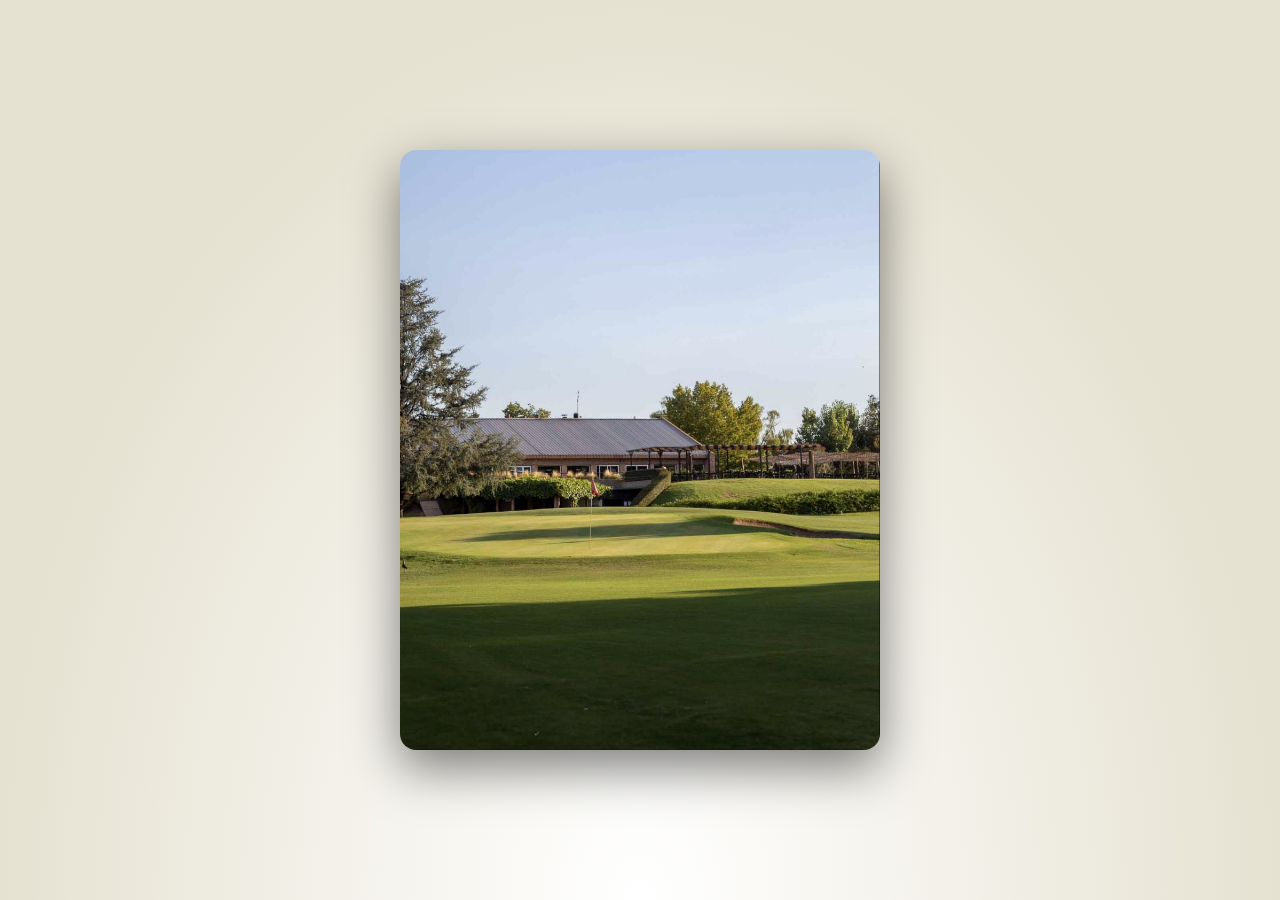
==== index.html @ c1ed3d11 "Mini Ryder Osos vs Rusos: nav Ryder/Matchs/Cargar/Ranking/Deudas (index.html v39)" ====
<!DOCTYPE html>
<html lang="es">
<head>
<meta charset="UTF-8">
<meta name="viewport" content="width=device-width, initial-scale=1.0, maximum-scale=1.0, user-scalable=no">
<meta name="apple-mobile-web-app-capable" content="yes">
<meta name="apple-mobile-web-app-status-bar-style" content="black-translucent">
<meta name="apple-mobile-web-app-title" content="CCM & Epic">
<meta name="theme-color" content="#f2efe4">
<title>CCM & Epic Golf</title>
<link rel="manifest" href="manifest.json">
<link rel="apple-touch-icon" href="icons/icon-192.png">
<!-- Tema ANTES del CSS y del primer paint: si esto corriera en app.js
     se vería un flash del tema equivocado al abrir la app. -->
<script>
(function () {
  // Diseño del club: "andino" (azul/rojo/blanco, escudo del Golf Club Andino) o "ccm"
  // (verde/dorado original). Pisa solo variables de color: ver bloque CLUB ANDINO en style.css.
  var CLUB = 'ccm';
  document.documentElement.setAttribute('data-club', CLUB);
  var t = null;
  try { t = localStorage.getItem('ccm-theme'); } catch (e) {}
  if (t !== 'light' && t !== 'dark') t = 'light';
  document.documentElement.setAttribute('data-theme', t);
  var m = document.querySelector('meta[name="theme-color"]');
  if (m) m.setAttribute('content', CLUB === 'andino' ? '#1b2a63' : (t === 'light' ? '#f2efe4' : '#0c1a0f'));
  // Tamaño de letra ANTES del paint, igual que el tema: si se aplicara en app.js
  // se vería un salto de tamaño al abrir la app.
  var f = null;
  try { f = localStorage.getItem('ccm-fontscale'); } catch (e) {}
  if (f === 'lg' || f === 'xl') document.documentElement.setAttribute('data-fontscale', f);
})();
</script>
<link rel="stylesheet" href="css/style.css?v=31">
<link rel="stylesheet" href="css/desafios.css?v=4">
<link rel="stylesheet" href="css/sorteo.css?v=1">
<link rel="stylesheet" href="css/deudas.css?v=2">
<link rel="stylesheet" href="css/ryder.css?v=4">
</head>
<body>

<!-- SPLASH -->
<div id="splash">
<img src="splash-ccm.jpg?v=1" class="splash-photo" alt="CCM & Epic Golf">
</div>

<!-- APP SHELL -->
<div id="app" class="hidden">

<!-- HEADER -->
<header class="app-header">
<div class="header-left">
<span class="header-logo">⛳</span>
<span class="header-title">CCM <em>&amp;</em>&nbsp;Epic</span>
</div>
<div class="header-right">
<span id="clima" class="clima hidden" aria-label="Clima"></span>
<span id="live-badge" class="live-badge hidden">EN VIVO</span>
<button class="icon-btn fuente-btn" id="btn-fuente" title="Tamaño de letra" aria-label="Tamaño de letra">A</button>
<button class="icon-btn theme-btn" id="btn-theme" title="Cambiar tema" aria-label="Cambiar tema">🌙</button>
<button class="icon-btn" id="btn-refresh" title="Actualizar">↻</button>
</div>
</header>

<!-- NAV — MINI RYDER Osos vs Rusos (31/10/2026). Nav normal en _backups/20261026-preRyderOsosRusos/index.html.
     Las vistas Cuartos, Matchs viejo, Desafíos y Sorteo quedan en el DOM, apagadas. -->
<nav class="bottom-nav">
<button class="nav-item active" data-view="resultado">
<span class="nav-icon">🏆</span>
<span>Ryder</span>
</button>
<button class="nav-item" data-view="rmatchs">
<span class="nav-icon">⚔️</span>
<span>Matchs</span>
</button>
<button class="nav-item nav-cta" data-view="cargar">
<span class="nav-icon">✚</span>
<span>Cargar</span>
</button>
<button class="nav-item" data-view="leaderboard">
<span class="nav-icon">📋</span>
<span>Ranking</span>
</button>
<button class="nav-item" data-view="deudas">
<span class="nav-icon">📒</span>
<span>Deudas</span>
</button>
</nav>

<!-- VIEWS -->
<main class="view-container">

<!-- ══ MINI RYDER ══ (pintadas por js/ryder.js) -->
<section id="view-resultado" class="view active">
<div class="view-header">
<h2>Mini Ryder · Osos vs Rusos</h2>
<span id="last-update" class="update-time"></span>
</div>
<div id="ryder-resultado"></div>
</section>

<section id="view-rmatchs" class="view">
<div class="view-header">
<h2>Matchs</h2>
</div>
<div id="ryder-matchs"></div>
</section>

<!-- LEADERBOARD -->
<section id="view-leaderboard" class="view">
<div class="view-header">
<h2>Leaderboard</h2>
<span id="last-update" class="update-time"></span>
</div>

<div class="tabs">
<button class="tab active" data-tab="individual">Individual</button>
<button class="tab" data-tab="parejas">Parejas</button>
<button class="tab" data-tab="cuartos-rank">Cuartos</button>
</div>

<div id="tab-individual" class="tab-content active">
<div id="podio" class="podio"></div>
<div id="tabla-individual" class="score-table"></div>
</div>
<div id="tab-parejas" class="tab-content">
<div id="tabla-parejas" class="score-table"></div>
</div>
<div id="tab-cuartos-rank" class="tab-content">
<div id="tabla-cuartos" class="score-table"></div>
</div>
</section>

<!-- CUARTOS DETAIL -->
<section id="view-cuartos" class="view">
<div class="view-header">
<h2>Cuartos</h2>
</div>
<div id="cuartos-selector" class="cuartos-grid"></div>
<div id="cuarto-detail" class="cuarto-detail hidden"></div>
</section>

<!-- CARGAR SCORES -->
<section id="view-cargar" class="view">
<div class="view-header">
<h2>Cargar Scores</h2>
</div>
<form id="score-form" class="score-form" onsubmit="return false;">

<div class="form-step active" id="step-1">
<p class="step-label">Paso 1 — ¿Qué cuarto anotás?</p>
<div id="cuarto-btns" class="option-grid"></div>
</div>

<div class="form-step" id="step-2">
<p class="step-label">Paso 2 — ¿Qué hoyo terminaron?</p>
<div id="bloque-btns" class="option-grid hoyo-grid">
<button type="button" class="option-btn" data-bloque="1-1">1<br><span class="hoyo-par">P4</span></button>
<button type="button" class="option-btn" data-bloque="2-2">2<br><span class="hoyo-par">P4</span></button>
<button type="button" class="option-btn" data-bloque="3-3">3<br><span class="hoyo-par">P5</span></button>
<button type="button" class="option-btn" data-bloque="4-4">4<br><span class="hoyo-par">P3</span></button>
<button type="button" class="option-btn" data-bloque="5-5">5<br><span class="hoyo-par">P4</span></button>
<button type="button" class="option-btn" data-bloque="6-6">6<br><span class="hoyo-par">P4</span></button>
<button type="button" class="option-btn" data-bloque="7-7">7<br><span class="hoyo-par">P5</span></button>
<button type="button" class="option-btn" data-bloque="8-8">8<br><span class="hoyo-par">P3</span></button>
<button type="button" class="option-btn" data-bloque="9-9">9<br><span class="hoyo-par">P4</span></button>
<button type="button" class="option-btn" data-bloque="10-10">10<br><span class="hoyo-par">P4</span></button>
<button type="button" class="option-btn" data-bloque="11-11">11<br><span class="hoyo-par">P3</span></button>
<button type="button" class="option-btn" data-bloque="12-12">12<br><span class="hoyo-par">P4</span></button>
<button type="button" class="option-btn" data-bloque="13-13">13<br><span class="hoyo-par">P5</span></button>
<button type="button" class="option-btn" data-bloque="14-14">14<br><span class="hoyo-par">P4</span></button>
<button type="button" class="option-btn" data-bloque="15-15">15<br><span class="hoyo-par">P4</span></button>
<button type="button" class="option-btn" data-bloque="16-16">16<br><span class="hoyo-par">P3</span></button>
<button type="button" class="option-btn" data-bloque="17-17">17<br><span class="hoyo-par">P4</span></button>
<button type="button" class="option-btn" data-bloque="18-18">18<br><span class="hoyo-par">P5</span></button>
</div>
</div>

<div class="form-step" id="step-3">
<p class="step-label">Paso 3 — Golpes por hoyo</p>
<div id="inputs-golpes" class="golpes-grid"></div>
</div>

<div class="form-step" id="step-4">
<p class="step-label">Confirmá antes de enviar</p>
<div id="confirm-preview" class="confirm-preview"></div>
<div class="form-actions">
<button type="button" id="btn-edit" class="btn-secondary">Editar</button>
<button type="button" id="btn-enviar" class="btn-primary">Enviar ✓</button>
</div>
</div>

<div id="form-success" class="form-success hidden">
<div class="success-icon">✓</div>
<p>¡Scores cargados!</p>
<button type="button" id="btn-nuevo" class="btn-secondary">Cargar otro hoyo</button>
</div>

</form>
</section>

<!-- MATCHS -->
<section id="view-matchs" class="view">
<div class="view-header">
<h2>Matchs</h2>
</div>
<div id="matchs-list" class="matchs-list"></div>
</section>

<!-- DESAFÍOS — todo el contenido lo pinta js/desafios.js -->
<section id="view-desafios" class="view">
<div class="view-header">
<h2>Desafíos</h2>
</div>
<div id="desafios-body"></div>
</section>

<!-- SORTEO — todo el contenido lo pinta js/sorteo.js -->
<section id="view-sorteo" class="view">
<div class="view-header">
<h2>Sorteo de cuartos</h2>
</div>
<div id="sorteo-body"></div>
</section>

<!-- DEUDAS — todo el contenido lo pinta js/deudas.js -->
<section id="view-deudas" class="view">
<div class="view-header">
<h2>Deudas de pelotas</h2>
</div>
<div id="deudas-body"></div>
</section>

<!-- HISTORIAL -->
<section id="view-historial" class="view">
<div class="view-header">
<h2>Historial</h2>
</div>
<div id="historial-list" class="historial-list"></div>
</section>

</main>
</div>

<!-- TARJETA INDIVIDUAL (modal) — se abre al clickear un nombre del ranking -->
<div id="tarjeta-modal" class="ti-modal" aria-hidden="true">
<div class="ti-modal-panel">
<button class="ti-modal-close" data-close-modal aria-label="Cerrar">✕</button>
<div id="tarjeta-modal-body" class="ti-modal-body"></div>
</div>
</div>

<script src="js/config.js?v=39"></script>
<script src="js/sheets.js?v=21"></script>
<script src="js/app.js?v=36"></script>
<!-- Módulo aparte. Si falla o no carga, el torneo sigue andando igual. -->
<script src="js/desafios.js?v=8"></script>
<script src="js/sorteo.js?v=2"></script>
<script src="js/deudas.js?v=2"></script>
<script src="js/ryder.js?v=4"></script>
<script>
if ('serviceWorker' in navigator) {
navigator.serviceWorker.register('sw.js');
}
</script>
</body>
</html>
---- css/style.css ----
/* ============================================================
   CCM & Epic Golf PWA - Augusta National Theme
   Palette: Deep pine green + Masters gold + ivory
   ============================================================ */

@import url('https://fonts.googleapis.com/css2?family=DM+Serif+Display:ital@0;1&family=DM+Mono:wght@400;500&family=Inter:wght@400;500;600&display=swap');

:root {
  color-scheme: dark;
  /* --- superficies --- */
  --bg:          #070e09;
  --bg-card:     #0c1a0f;
  --bg-raised:   #122018;
  --border:      #1a3322;
  /* --- dorado --- */
  --gold:        #c9a227;   /* acento para TEXTO y bordes */
  --gold-fill:   #c9a227;   /* fondo de botones dorados */
  --on-gold:     #060d07;   /* texto sobre --gold-fill */
  --gold-dim:    #a98a28;
  --gold-bright: #e8c04a;
  /* --- texto --- */
  --sand:        #f0e8d0;
  --cream:       #f5f0e5;
  --text-primary:#f5f0e5;
  --text-muted:  #7ba98a;
  --text-dim:    #2c4a37;
  /* --- semaforo --- */
  --green-under: #1a4a2e;
  --green-bright:#5cb87a;
  --on-green:    #06120a;
  --red-over:    #e05c4e;
  --bogey-bg:    #3a1a1a;
  --double-bg:   #5a1010;
  --win-color:   #ffffff;
  /* --- misc --- */
  --avatar-alt:  #5a7a62;
  --on-avatar:   #f5f0e5;
  --dot-juego:   #57c77a;
  --dot-ring:    #e24b4a;
  --dot-give:    #e2b04a;
  --dot-match:   #4a90e2;
  --warn:        #f5a623;
  --warn-bg:     rgba(245,166,35,0.10);
  --warn-bd:     rgba(245,166,35,0.40);
  --splash-a:    #0e2a18;
  --splash-b:    #070e09;
  --scrim:       rgba(0,0,0,.72);
  --shadow-lg:   0 24px 60px rgba(0,0,0,.5);
  --copper:      #c9a227;
  --copper-dim:  #7a5f10;
  --radius-sm:   6px;
  --radius-md:   12px;
  --radius-lg:   20px;
  --nav-h:       64px;
  --header-h:    52px;
}

*, *::before, *::after { box-sizing: border-box; margin: 0; padding: 0; }
html, body {
  height: 100%;
  background: var(--bg);
  color: var(--text-primary);
  font-family: 'Inter', sans-serif;
  -webkit-font-smoothing: antialiased;
  -webkit-text-size-adjust: 100%;
  overscroll-behavior: none;
}

/* SPLASH */
#splash {
  position: fixed; inset: 0;
  background: radial-gradient(ellipse at center bottom, var(--splash-a) 0%, var(--splash-b) 70%);
  display: flex; align-items: center; justify-content: center;
  z-index: 1000;
  transition: opacity .4s ease, visibility .4s;
}
#splash.fade-out { opacity: 0; visibility: hidden; }
/* Splash con foto (poster de la fecha). Landscape, centrada, con entrada suave. */
.splash-photo { display: block; width: min(90vw, 480px); max-height: 82vh; height: auto; border-radius: 16px; box-shadow: 0 18px 50px rgba(0,0,0,.5); animation: splash-photo-in .6s ease both; }
@keyframes splash-photo-in { from { opacity: 0; transform: scale(.94); } to { opacity: 1; transform: scale(1); } }
.splash-inner { text-align: center; }
.splash-logo { display: block; height: 140px; width: auto; margin: 0 auto 20px; filter: drop-shadow(0 6px 16px rgba(0,0,0,.28)); animation: splash-logo-in .5s ease both, splash-logo-pulse 1.8s ease-in-out .5s infinite; }
@keyframes splash-logo-in { from { opacity: 0; transform: scale(.9); } to { opacity: 1; transform: scale(1); } }
@keyframes splash-logo-pulse { 0%, 100% { transform: scale(1); } 50% { transform: scale(1.05); } }
.splash-title { font-family: 'DM Serif Display', serif; font-size: 42px; letter-spacing: -1px; color: var(--cream); }
.splash-title span { color: var(--gold); }
.splash-sub { font-family: 'DM Mono', monospace; font-size: 12px; letter-spacing: 4px; text-transform: uppercase; color: var(--text-muted); margin-top: 6px; }

/* APP SHELL */
#app { height: 100vh; display: flex; flex-direction: column; }
#app.hidden { display: none; }

/* HEADER */
.app-header {
  height: var(--header-h);
  background: var(--bg-card);
  border-bottom: 1px solid var(--border);
  display: flex; align-items: center; justify-content: space-between;
  padding: 0 16px;
  position: sticky; top: 0; z-index: 100;
  flex-shrink: 0;
}
.header-left { display: flex; align-items: center; gap: 10px; }
.header-logo { font-size: 22px; }
.header-title { font-family: 'DM Serif Display', serif; font-size: 20px; color: var(--cream); letter-spacing: -0.5px; }
.header-title em { color: var(--gold); font-style: normal; }
.header-right { display: flex; align-items: center; gap: 10px; }
.live-badge { font-family: 'DM Mono', monospace; font-size: 12px; letter-spacing: 2px; color: var(--gold); border: 1px solid var(--gold); border-radius: 3px; padding: 2px 7px; animation: pulse-border 2s ease infinite; }
.live-badge.hidden { display: none; }
@keyframes pulse-border { 0%, 100% { opacity: 1; } 50% { opacity: .4; } }
.icon-btn { background: none; border: none; color: var(--text-muted); font-size: 20px; cursor: pointer; padding: 6px; border-radius: var(--radius-sm); transition: color .2s; }
.icon-btn:hover { color: var(--gold); }
/* Clima del header — usa variables ya definidas en ambos temas */
.clima { display: flex; align-items: center; gap: 5px; font-family: 'DM Mono', monospace; font-size: 12px; color: var(--text-muted); white-space: nowrap; }
.clima.hidden { display: none; }
.clima-icon { font-size: 15px; line-height: 1; }
.clima-temp { color: var(--cream); font-weight: 600; }
.clima-wind { display: inline-flex; align-items: center; gap: 2px; color: var(--gold); }
.clima-arrow { display: inline-block; font-size: 13px; line-height: 1; transition: transform .4s ease; }

/* BOTTOM NAV — 6 items */
.bottom-nav {
  position: fixed; bottom: 0; left: 0; right: 0;
  height: var(--nav-h);
  background: var(--bg-card);
  border-top: 1px solid var(--border);
  display: flex; align-items: center;
  z-index: 100;
  padding-bottom: env(safe-area-inset-bottom);
}
.nav-item { flex: 1; display: flex; flex-direction: column; align-items: center; justify-content: center; gap: 2px; background: none; border: none; color: var(--text-muted); cursor: pointer; font-size: 10px; font-family: 'Inter', sans-serif; font-weight: 500; letter-spacing: .2px; padding: 6px 2px; transition: color .2s; }
.nav-item .nav-icon { font-size: 18px; line-height: 1; }
.nav-item.active { color: var(--gold); }
.nav-cta { color: var(--on-gold) !important; background: var(--gold-fill); border-radius: var(--radius-md); margin: 0 4px; flex: 1.1; }
.nav-cta .nav-icon { font-size: 22px; }

/* MAIN */
.view-container { flex: 1; overflow-y: auto; padding-bottom: calc(var(--nav-h) + 12px + env(safe-area-inset-bottom)); -webkit-overflow-scrolling: touch; }
.view { display: none; padding: 16px; }
.view.active { display: block; }
.view-header { display: flex; align-items: baseline; justify-content: space-between; margin-bottom: 16px; }
.view-header h2 { font-family: 'DM Serif Display', serif; font-size: 28px; color: var(--cream); letter-spacing: -0.5px; }
.update-time { font-family: 'DM Mono', monospace; font-size: 12px; color: var(--text-muted); }

/* TABS */
.tabs { display: flex; gap: 4px; background: var(--bg-card); border-radius: var(--radius-md); padding: 4px; margin-bottom: 16px; border: 1px solid var(--border); }
.tab { flex: 1; background: none; border: none; color: var(--text-muted); cursor: pointer; font-family: 'Inter', sans-serif; font-size: 14px; font-weight: 500; padding: 8px 4px; border-radius: var(--radius-sm); transition: background .2s, color .2s; }
.tab.active { background: var(--gold-fill); color: var(--on-gold); }
.tab-content { display: none; }
.tab-content.active { display: block; }

/* PODIO */
.podio { display: flex; align-items: flex-end; justify-content: center; gap: 8px; margin-bottom: 20px; padding: 8px 0; }
.podio-item { display: flex; flex-direction: column; align-items: center; gap: 4px; flex: 1; max-width: 110px; }
.podio-avatar { width: 48px; height: 48px; border-radius: 50%; display: flex; align-items: center; justify-content: center; font-family: 'DM Serif Display', serif; font-size: 20px; font-weight: bold; color: var(--on-gold); }
/* ordenPodio = [2do, 1ro, 3ro] → nth-child(2) es el 1er lugar */
.podio-item:nth-child(1) .podio-avatar { background: var(--avatar-alt); color: var(--on-avatar); }
.podio-item:nth-child(2) .podio-avatar { background: var(--gold-fill); width: 56px; height: 56px; font-size: 24px; box-shadow: 0 0 20px rgba(201,162,39,.35); color: var(--on-gold); }
.podio-item:nth-child(3) .podio-avatar { background: var(--gold-dim); color: var(--on-avatar); }
.podio-name { font-size: 13px; font-weight: 600; color: var(--cream); text-align: center; }
.podio-hdc { font-family: 'DM Mono', monospace; font-size: 11px; color: var(--text-muted); letter-spacing: 1px; }
.podio-score { font-family: 'DM Mono', monospace; font-size: 15px; font-weight: 500; }
.podio-medal { font-size: 18px; }

/* SCORE TABLE */
.score-table { display: flex; flex-direction: column; gap: 2px; }
.score-row { display: grid; grid-template-columns: 28px 1fr auto auto; align-items: center; gap: 8px; padding: 11px 12px; background: var(--bg-card); border-radius: var(--radius-sm); border-left: 3px solid transparent; }
.score-row:nth-child(even) { background: var(--bg-raised); }
.score-row.top-3 { border-left-color: var(--gold); }
.row-pos { font-family: 'DM Mono', monospace; font-size: 12px; color: var(--text-muted); text-align: center; }
.row-name { font-size: 15px; font-weight: 500; color: var(--cream); }
.row-hdc { font-family: 'DM Mono', monospace; font-size: 12px; color: var(--text-muted); font-weight: 400; margin-left: 4px; }
.row-hoyo { font-family: 'DM Mono', monospace; font-size: 12px; color: var(--text-muted); }
.row-score { font-family: 'DM Mono', monospace; font-size: 16px; font-weight: 500; min-width: 36px; text-align: right; }
.score-under { color: var(--red-over); }
.score-even  { color: var(--sand); }
.score-over  { color: var(--green-bright); }

/* CUARTOS */
.cuartos-grid { display: grid; grid-template-columns: 1fr 1fr; gap: 10px; margin-bottom: 16px; }
.cuarto-btn { background: var(--bg-card); border: 1px solid var(--border); border-radius: var(--radius-md); padding: 16px 12px; cursor: pointer; text-align: left; transition: border-color .2s, background .2s; color: var(--text-primary); }
.cuarto-btn:hover, .cuarto-btn.active { border-color: var(--gold); background: var(--bg-raised); }
.cuarto-btn-title { font-family: 'DM Mono', monospace; font-size: 12px; letter-spacing: 2px; color: var(--gold); text-transform: uppercase; margin-bottom: 8px; }
.cuarto-btn-names { font-size: 13px; color: var(--text-muted); line-height: 1.6; }
.cuarto-btn-score { font-family: 'DM Mono', monospace; font-size: 20px; font-weight: 500; margin-top: 8px; }
.cuarto-btn-hole { font-family: 'DM Mono', monospace; font-size: 12px; color: var(--text-muted); letter-spacing: 1px; margin-top: 2px; }
.cuarto-detail { background: var(--bg-card); border: 1px solid var(--border); border-radius: var(--radius-lg); padding: 16px; overflow-x: auto; }
.cuarto-detail.hidden { display: none; }
.cuarto-detail h3 { font-family: 'DM Serif Display', serif; font-size: 20px; margin-bottom: 16px; color: var(--cream); }
.scorecard-table { width: 100%; border-collapse: collapse; font-family: 'DM Mono', monospace; font-size: 12px; min-width: 540px; }
.scorecard-table th { color: var(--text-muted); font-weight: 500; padding: 4px 6px; text-align: center; border-bottom: 1px solid var(--border); }
.scorecard-table td { padding: 6px; text-align: center; border-bottom: 1px solid var(--text-dim); }
.scorecard-table .td-name { text-align: left; color: var(--cream); font-size: 13px; white-space: nowrap; padding-right: 12px; }
.scorecard-table .td-total { color: var(--gold); font-weight: 500; }
.cell-birdie { color: var(--text-primary); }
.cell-eagle  { color: var(--text-primary); }
.cell-bogey  { color: var(--text-primary); }
.cell-double { color: var(--text-primary); }
.cell-par    { color: var(--text-muted); }

/* Scorecard badge shapes: círculo=birdie, doble círculo=águila, cuadrado=bogey, doble cuadrado=doble bogey */
.sc-badge {
  display: inline-flex;
  align-items: center;
  justify-content: center;
  width: 22px;
  height: 22px;
  line-height: 1;
}
.cell-birdie .sc-badge {
  border: 1.5px solid currentColor;
  border-radius: 50%;
}
.cell-eagle .sc-badge {
  border: 1.5px solid currentColor;
  border-radius: 50%;
  box-shadow: 0 0 0 2px currentColor;
}
.cell-bogey .sc-badge {
  border: 1.5px solid currentColor;
  border-radius: 2px;
}
.cell-double .sc-badge {
  border: 1.5px solid currentColor;
  border-radius: 2px;
  box-shadow: 0 0 0 2px currentColor;
}

/* Reparto de golpes de hándicap: puntitos en la esquina de la celda */
.sc-cell { position: relative; }
.rep-wrap {
  position: absolute;
  top: 2px;
  right: 2px;
  display: flex;
  flex-direction: row-reverse;
  align-items: center;
  gap: 2px;
  pointer-events: none;
}
.rep-dot {
  display: inline-block;
  width: 6px;
  height: 6px;
  border-radius: 50%;
}
.rep-juego { background: var(--dot-juego); }
.rep-match { background: var(--dot-match); }
.rep-both  { background: var(--dot-juego); box-shadow: 0 0 0 1.5px var(--dot-ring); }
.rep-give  { color: var(--dot-give); font-weight: 700; font-size: 12px; line-height: 1; font-family: sans-serif; }
.rep-legend {
  display: flex;
  flex-wrap: wrap;
  gap: 12px;
  margin-top: 10px;
  padding-top: 8px;
  border-top: 1px solid var(--border);
  font-size: 12px;
  color: var(--text-muted);
}
.rep-legend span { display: inline-flex; align-items: center; gap: 5px; }

/* MATCHS */
.matchs-list { display: flex; flex-direction: column; gap: 12px; }
.match-card { background: var(--bg-card); border: 1px solid var(--border); border-radius: var(--radius-md); padding: 14px 16px; }
.match-card-hdr { display: flex; align-items: center; justify-content: space-between; margin-bottom: 10px; }
.match-cuarto-lbl { font-family: 'DM Mono', monospace; font-size: 12px; letter-spacing: 2px; color: var(--gold); text-transform: uppercase; }
.match-result-badge { font-family: 'DM Mono', monospace; font-size: 12px; font-weight: 500; color: var(--cream); background: var(--bg-raised); border: 1px solid var(--border); border-radius: 4px; padding: 2px 8px; }
.match-live-badge { font-family: 'DM Mono', monospace; font-size: 12px; letter-spacing: 1px; color: var(--gold); border: 1px solid var(--gold); border-radius: 3px; padding: 2px 6px; animation: pulse-border 2s ease infinite; }
.match-teams { display: flex; align-items: center; gap: 8px; margin-bottom: 10px; }
.match-team { font-size: 14px; font-weight: 600; color: var(--cream); flex: 1; }
.match-team-r { text-align: right; }
.match-vs { font-family: 'DM Mono', monospace; font-size: 12px; color: var(--text-muted); flex-shrink: 0; }
.match-team--win  { color: var(--win-color) !important; }
.match-team--loss { opacity: 0.55; font-weight: 400; }
.match-up-badge   { display: inline-block; background: var(--green-bright); color: var(--on-green); font-size: 0.7rem; font-weight: 700; letter-spacing: 0.05em; padding: 1px 5px; border-radius: 3px; margin-left: 5px; vertical-align: middle; }
.match-evo-wrap { overflow-x: auto; }
.match-evo-t { display: flex; gap: 2px; min-width: max-content; }
.mh-cell { font-family: 'DM Mono', monospace; font-size: 12px; width: 24px; height: 24px; border-radius: 3px; display: flex; align-items: center; justify-content: center; background: var(--bg-raised); color: var(--text-muted); }
.mh-a { background: var(--green-under); color: var(--green-bright); }
.mh-b { background: var(--bogey-bg); color: var(--red-over); }
.mh-even { background: var(--bg-raised); color: var(--text-muted); }
.match-standing { font-family: 'DM Mono', monospace; font-size: 12px; font-weight: 600; letter-spacing: 1px; margin-bottom: 6px; color: var(--text-muted); }
.mh-standing-a { color: var(--green-bright); }
.mh-standing-b { color: var(--red-over); }
.mh-lead { font-size: 14px; }
.option-btn.has-data { border-color: var(--gold-dim); }
.option-btn.has-data::after { content: "✓"; display: block; font-size: 11px; color: var(--gold); margin-top: 2px; font-family: 'DM Mono', monospace; }

/* FORM */
.score-form { display: flex; flex-direction: column; }
.form-step { display: none; }
.form-step.active { display: block; }
.step-label { font-family: 'DM Mono', monospace; font-size: 12px; letter-spacing: 2px; text-transform: uppercase; color: var(--gold); margin-bottom: 14px; }
.option-grid { display: grid; grid-template-columns: 1fr 1fr; gap: 8px; margin-bottom: 24px; }
.option-btn { background: var(--bg-card); border: 1px solid var(--border); border-radius: var(--radius-md); padding: 14px 8px; color: var(--cream); font-family: 'Inter', sans-serif; font-size: 15px; font-weight: 500; cursor: pointer; transition: all .2s; text-align: center; }
.option-btn:hover { border-color: var(--gold-dim); }
.option-btn.selected { border-color: var(--gold); background: var(--bg-raised); color: var(--gold); }
.form-cuarto-nombre { font-size: 14px; font-weight: 600; margin-bottom: 4px; }
.form-cuarto-jugadores { font-size: 12px; color: var(--text-muted); line-height: 1.5; font-family: 'DM Mono', monospace; }
.option-btn.selected .form-cuarto-jugadores { color: var(--gold-dim); }
.golpes-grid { display: flex; flex-direction: column; gap: 16px; margin-bottom: 24px; }
.jugador-label { font-size: 14px; font-weight: 600; color: var(--sand); margin-bottom: 8px; }
.hoyo-inputs { display: flex; gap: 8px; }
.hoyo-input-wrap { flex: 1; display: flex; flex-direction: column; align-items: center; gap: 4px; }
.hoyo-input-wrap label { font-family: 'DM Mono', monospace; font-size: 12px; color: var(--text-muted); }
.hoyo-input-wrap input { width: 100%; text-align: center; background: var(--bg-card); border: 1px solid var(--border); border-radius: var(--radius-sm); color: var(--cream); font-family: 'DM Mono', monospace; font-size: 20px; font-weight: 500; padding: 12px 4px; transition: border-color .2s; -moz-appearance: textfield; }
.hoyo-input-wrap input::-webkit-outer-spin-button,
.hoyo-input-wrap input::-webkit-inner-spin-button { -webkit-appearance: none; }
.hoyo-input-wrap input:focus { outline: none; border-color: var(--gold); }
.vs-par-under { border-color: var(--red-over) !important; color: var(--red-over) !important; }
.vs-par-over  { border-color: var(--green-bright) !important; color: var(--green-bright) !important; }
.hoyo-input-wrap.already-loaded label { opacity: 0.65; }
.hoyo-input-wrap.already-loaded input { opacity: 0.6; border-color: var(--border); }
.confirm-preview { background: var(--bg-card); border-radius: var(--radius-md); padding: 16px; margin-bottom: 20px; }
.confirm-row { display: flex; justify-content: space-between; padding: 8px 0; border-bottom: 1px solid var(--border); font-size: 15px; }
.confirm-row:last-child { border-bottom: none; }
.confirm-label { color: var(--text-muted); }
.confirm-value { color: var(--cream); font-weight: 500; }
.form-actions { display: flex; gap: 10px; }
.btn-primary { flex: 2; background: var(--gold-fill); color: var(--on-gold); border: none; border-radius: var(--radius-md); padding: 14px; font-family: 'Inter', sans-serif; font-size: 15px; font-weight: 600; cursor: pointer; transition: opacity .2s; }
.btn-primary:hover { opacity: .9; }
.btn-primary:disabled { opacity: .4; cursor: default; }
.btn-secondary { flex: 1; background: var(--bg-raised); color: var(--text-muted); border: 1px solid var(--border); border-radius: var(--radius-md); padding: 14px; font-family: 'Inter', sans-serif; font-size: 15px; cursor: pointer; transition: color .2s, border-color .2s; }
.btn-secondary:hover { color: var(--cream); border-color: var(--text-muted); }
.form-success { display: flex; flex-direction: column; align-items: center; justify-content: center; padding: 48px 24px; gap: 16px; text-align: center; }
.form-success.hidden { display: none; }
.success-icon { width: 64px; height: 64px; border-radius: 50%; background: var(--green-under); color: var(--green-bright); font-size: 32px; display: flex; align-items: center; justify-content: center; }
.form-success p { font-size: 18px; color: var(--cream); font-weight: 500; }

/* HISTORIAL */
.historial-list { display: flex; flex-direction: column; gap: 10px; }
.historial-card { background: var(--bg-card); border: 1px solid var(--border); border-radius: var(--radius-md); padding: 16px; cursor: pointer; transition: border-color .2s; }
.historial-card:hover { border-color: var(--gold-dim); }
.historial-fecha { font-family: 'DM Mono', monospace; font-size: 12px; letter-spacing: 2px; text-transform: uppercase; color: var(--text-muted); margin-bottom: 8px; }
.historial-ganador { font-family: 'DM Serif Display', serif; font-size: 22px; color: var(--cream); }
.historial-score { font-family: 'DM Mono', monospace; font-size: 14px; color: var(--gold); margin-top: 4px; }
.historial-meta { font-size: 13px; color: var(--text-muted); margin-top: 8px; }

/* UTILS */
.empty-state { text-align: center; padding: 48px 24px; color: var(--text-muted); }
.empty-state .empty-icon { font-size: 48px; margin-bottom: 12px; }
.empty-state p { font-size: 15px; line-height: 1.5; }
.skeleton { background: linear-gradient(90deg, var(--bg-card) 25%, var(--bg-raised) 50%, var(--bg-card) 75%); background-size: 200% 100%; animation: skeleton-wave 1.4s ease infinite; border-radius: var(--radius-sm); height: 44px; margin-bottom: 2px; }
@keyframes skeleton-wave { 0% { background-position: 200% 0; } 100% { background-position: -200% 0; } }
.hidden { display: none !important; }
@media (prefers-reduced-motion: reduce) { *, *::before, *::after { animation-duration: .01ms !important; } }

/* HOYO-POR-HOYO GRID */
.hoyo-grid { grid-template-columns: repeat(9, 1fr); gap: 4px; }
.hoyo-grid .option-btn { display: flex; flex-direction: column; align-items: center; padding: 8px 4px; font-size: 16px; font-weight: 700; }
.hoyo-par { font-size: 10px; color: var(--text-muted); margin-top: 2px; font-weight: 400; }

/* ── Cuarto status compacto ─────────────────────────────────── */
.cuarto-btn-hole { font-family: 'DM Mono', monospace; font-size: 12px; color: var(--gold); letter-spacing: 1px; margin-top: 3px; font-weight: 600; }
.cuarto-status-hdr { display: flex; align-items: center; justify-content: space-between; margin-bottom: 12px; padding-bottom: 10px; border-bottom: 1px solid var(--border); }
.csh-nombre { font-size: 15px; font-weight: 700; color: var(--cream); }
.csh-hoyo { font-family: 'DM Mono', monospace; font-size: 13px; color: var(--gold); letter-spacing: 1px; }
.cuarto-status-list { display: flex; flex-direction: column; gap: 10px; }
.cuarto-status-row { display: flex; align-items: center; gap: 10px; padding: 8px 0; border-bottom: 1px solid var(--border); }
.cuarto-status-row:last-child { border-bottom: none; }
.csr-left { flex: 1; min-width: 0; }
.csr-name { font-size: 14px; font-weight: 600; color: var(--cream); white-space: nowrap; overflow: hidden; text-overflow: ellipsis; }
.csr-meta { font-size: 12px; color: var(--text-muted); font-family: 'DM Mono', monospace; margin-top: 2px; }
.csr-recent { display: flex; gap: 3px; align-items: center; }
.csr-hole { font-family: 'DM Mono', monospace; font-size: 12px; width: 24px; height: 24px; display: flex; align-items: center; justify-content: center; border-radius: 3px; font-weight: 600; }
.csr-hole.cell-eagle { background: var(--gold-fill); color: var(--on-gold); }
.csr-hole.cell-birdie { background: var(--green-under); color: var(--green-bright); }
.csr-hole.cell-par { background: var(--bg-raised); color: var(--text-muted); }
.csr-hole.cell-bogey { background: var(--bogey-bg); color: var(--red-over); }
.csr-hole.cell-double { background: var(--double-bg); color: var(--red-over); }
.csr-score { font-family: 'DM Mono', monospace; font-size: 18px; font-weight: 700; min-width: 36px; text-align: right; }

/* ── Fila de evolución del cuarto (desempate) ── */
.scorecard-table .sc-evo-row td { border-top: 1px solid var(--gold); padding-top: 8px; font-weight: 600; }
.scorecard-table .sc-evo-row .td-name {
  color: var(--gold); font-size: 12px; letter-spacing: 1px; text-transform: uppercase;
  font-family: 'DM Mono', monospace;
}

/* ── Nombre clickable en el ranking individual ── */
.row-name-click { cursor: pointer; text-decoration: underline; text-decoration-color: var(--text-dim); text-underline-offset: 3px; }
.row-name-click:hover { color: var(--gold); text-decoration-color: var(--gold); }

/* ── Modal: tarjeta individual ── */
.ti-modal {
  position: fixed; inset: 0; z-index: 200;
  display: none; align-items: flex-start; justify-content: center;
  background: var(--scrim); -webkit-backdrop-filter: blur(2px); backdrop-filter: blur(2px);
  padding: 24px 12px; overflow-y: auto;
}
.ti-modal.open { display: flex; }
.ti-modal-panel {
  position: relative; width: 100%; max-width: 620px;
  background: var(--bg-card); border: 1px solid var(--border);
  border-radius: var(--radius-md); padding: 20px 18px 24px;
  box-shadow: var(--shadow-lg);
}
.ti-modal-close {
  position: absolute; top: 10px; right: 10px;
  width: 32px; height: 32px; border-radius: 50%;
  background: var(--bg-raised); border: 1px solid var(--border);
  color: var(--cream); font-size: 15px; cursor: pointer; line-height: 1;
}
.ti-modal-close:hover { color: var(--gold); border-color: var(--gold); }
.ti-modal-body { overflow-x: auto; }

/* ── Encabezado de la tarjeta individual ── */
.ti-header {
  display: flex; align-items: baseline; flex-wrap: wrap; gap: 18px;
  margin-bottom: 14px; padding-right: 36px;
}
.ti-name { font-size: 18px; font-weight: 600; color: var(--cream); }
.ti-hdc { display: inline-flex; flex-direction: column; line-height: 1.2; }
.ti-hdc-lbl { font-family: 'DM Mono', monospace; font-size: 11px; letter-spacing: 1px; text-transform: uppercase; color: var(--text-muted); }
.ti-hdc-val { font-family: 'DM Mono', monospace; font-size: 15px; color: var(--gold); }

/* ── MATCHS: puntos por pareja + diferencia (front v17) ────────
   Reemplaza a la fila 90 del Sheet. 2 pts mejor bola, 1 pt peor bola,
   empate no suma, con HDC 85% ajustado (el mejor del cuarto baja a 0). */
.match-hdc-note { font-family: 'DM Mono', monospace; font-size: 11px; letter-spacing: 0.5px; color: var(--text-muted); text-transform: uppercase; }
.match-pts { font-family: 'DM Mono', monospace; font-size: 15px; font-weight: 700; color: var(--gold); }
.match-golpes { display: flex; flex-wrap: wrap; gap: 6px; margin-bottom: 10px; }
.mj-chip { font-size: 12px; color: var(--text-muted); background: var(--bg-raised); border: 1px solid var(--border); border-radius: 3px; padding: 1px 6px; display: inline-flex; gap: 5px; align-items: center; }
.mj-g { font-family: 'DM Mono', monospace; font-weight: 700; color: var(--gold-dim); }
.match-grid { display: flex; gap: 8px; min-width: max-content; }
.match-grid-lbls { display: flex; flex-direction: column; gap: 2px; position: sticky; left: 0; background: var(--bg-card); z-index: 1; padding-right: 4px; }
.match-grid-rows { display: flex; flex-direction: column; gap: 2px; }
.mh-lbl { font-family: 'DM Mono', monospace; font-size: 11px; letter-spacing: 0.5px; height: 24px; display: flex; align-items: center; justify-content: flex-end; color: var(--text-muted); text-transform: uppercase; white-space: nowrap; max-width: 110px; overflow: hidden; text-overflow: ellipsis; }
.mh-lbl-a { color: var(--green-bright); }
.mh-lbl-b { color: var(--red-over); }
.mh-hdr { background: transparent; color: var(--text-muted); font-weight: 600; }
.match-aviso { font-size: 12px; line-height: 1.4; color: var(--warn); background: var(--warn-bg); border: 1px solid var(--warn-bd); border-radius: 4px; padding: 6px 8px; margin-bottom: 10px; }

/* Parejas del match: jugadores + su HDC de match a cada lado, puntos al centro */
.match-teams { align-items: flex-start; }
.match-col { flex: 1; display: flex; align-items: center; gap: 10px; min-width: 0; }
.match-col-r { flex-direction: row-reverse; }
.match-side { display: flex; flex-direction: column; gap: 3px; min-width: 0; }
.match-side-r { align-items: flex-end; }
.match-side-players { display: flex; flex-direction: column; gap: 3px; }
.match-side-r .match-side-players { align-items: flex-end; }
.match-col .match-pts { flex-shrink: 0; display: flex; flex-direction: column; align-items: center; line-height: 1.05; }
.match-pts-lbl { font-family: 'DM Mono', monospace; font-size: 11px; font-weight: 400; letter-spacing: 1px; color: var(--text-muted); text-transform: uppercase; }
.mj-chip { font-size: 13px; font-weight: 600; color: var(--cream); background: var(--bg-raised); border: 1px solid var(--border); border-radius: 3px; padding: 2px 7px; display: inline-flex; gap: 6px; align-items: center; white-space: nowrap; }


/* ============================================================
   TEMA CLARO — "Augusta al sol"
   Marfil en vez de blanco puro (menos reflejo), verde pino para
   el texto y el dorado bajado de tono para que contraste.
   Se activa con <html data-theme="light">.
   ============================================================ */
[data-theme="light"] {
  color-scheme: light;
  --bg:          #f2efe4;
  --bg-card:     #ffffff;
  --bg-raised:   #e9e5d6;
  --border:      #cfc8b4;

  --gold:        #7a5c0a;
  --gold-fill:   #c9a227;
  --on-gold:     #241c02;
  --gold-dim:    #786218;
  --gold-bright: #5c4406;

  --sand:        #2b3a30;
  --cream:       #10241a;
  --text-primary:#10241a;
  --text-muted:  #4c5f53;
  --text-dim:    #a9b3aa;

  --green-under: #d5ead9;
  --green-bright:#17693a;
  --on-green:    #ffffff;
  --red-over:    #b3261e;
  --bogey-bg:    #fadddb;
  --double-bg:   #f4bfb9;
  --win-color:   #0a1a10;

  --avatar-alt:  #4e6d58;
  --on-avatar:   #ffffff;
  --dot-juego:   #2b8a52;
  --dot-ring:    #b3261e;
  --dot-give:    #8a6a12;
  --dot-match:   #2f6db3;
  --warn:        #7d4a00;
  --warn-bg:     rgba(201,140,0,0.13);
  --warn-bd:     rgba(160,105,0,0.45);
  --splash-a:    #ffffff;
  --splash-b:    #e6e2d2;
  --scrim:       rgba(16,36,26,.45);
  --shadow-lg:   0 18px 44px rgba(30,45,35,.22);
  --copper:      #7a5c0a;
  --copper-dim:  #9c8437;
}

/* Las tarjetas blancas sobre marfil necesitan un borde/sombra
   para no fundirse; en oscuro esto no hace falta. */
[data-theme="light"] .score-row,
[data-theme="light"] .match-card,
[data-theme="light"] .cuarto-btn,
[data-theme="light"] .cuarto-detail,
[data-theme="light"] .historial-card,
[data-theme="light"] .confirm-preview,
[data-theme="light"] .ti-modal-panel {
  box-shadow: 0 1px 2px rgba(30,45,35,.07);
}
[data-theme="light"] .score-row { border: 1px solid var(--border); border-left: 3px solid transparent; }
[data-theme="light"] .score-row.top-3 { border-left-color: var(--gold-fill); }
[data-theme="light"] .app-header,
[data-theme="light"] .bottom-nav { box-shadow: 0 1px 3px rgba(30,45,35,.10); }
/* El pulso del badge EN VIVO baja a .4 de opacidad: al sol desaparece */
[data-theme="light"] .live-badge,
[data-theme="light"] .match-live-badge { animation: none; background: var(--gold-fill); color: var(--on-gold); border-color: var(--gold); }
/* Los "puntitos" de reparto de golpes necesitan contorno sobre blanco */
[data-theme="light"] .rep-dot { box-shadow: 0 0 0 .5px rgba(0,0,0,.25); }
[data-theme="light"] .rep-both { box-shadow: 0 0 0 1.5px var(--dot-ring); }

/* ── Toggle de tema en el header ── */
.theme-btn { font-size: 17px; line-height: 1; }
/* El doble bogey en claro: el rojo normal sobre el rosa fuerte da 4.05:1
   (bajo el mínimo AA). Con este rojo más profundo sube a 5.7:1. */
[data-theme="light"] .csr-hole.cell-double { color: #8c1a13; }

/* Ver aplicarTema() en app.js: sin esto, los elementos con `transition: color`
   (nav de abajo, iconos del header) quedan con el color del tema anterior. */
.theme-switching *, .theme-switching *::before, .theme-switching *::after { transition: none !important; }

/* ── Tamaño de letra A / A+ / A++ (botón #btn-fuente del header) ──
   Sube el texto de LECTURA de toda la app: ranking (individual/parejas/cuartos),
   tarjetas de cuartos, Matchs (completa), tarjetas/scorecard + modal individual,
   Desafíos (ver bloque gemelo al final de desafios.css), tabs y nav.
   El scorecard scrollea en horizontal, así que agrandarlo solo estira el scroll.
   A propósito NO toca las grillas de CARGA (.hoyo-grid / .golpes-grid): son inputs
   de ancho fijo, no texto de lectura. Es un override aditivo: para revertir, borrar
   este bloque (+ el de desafios.css) y el atributo data-fontscale. Cicla normal→lg→xl. */
.fuente-btn { font-size: 15px; font-weight: 700; letter-spacing: -.5px; }

/* A+  (~+13%) */
[data-fontscale="lg"] .tab              { font-size: 15px; }
[data-fontscale="lg"] .row-name         { font-size: 17px; }
[data-fontscale="lg"] .row-score        { font-size: 18px; }
[data-fontscale="lg"] .row-hdc,
[data-fontscale="lg"] .row-pos,
[data-fontscale="lg"] .row-hoyo         { font-size: 13px; }
[data-fontscale="lg"] .podio-name       { font-size: 14px; }
[data-fontscale="lg"] .podio-score      { font-size: 16px; }
[data-fontscale="lg"] .podio-hdc        { font-size: 12px; }
[data-fontscale="lg"] .cuarto-btn-names { font-size: 14px; }
[data-fontscale="lg"] .cuarto-btn-score { font-size: 22px; }
[data-fontscale="lg"] .cuarto-btn-title,
[data-fontscale="lg"] .cuarto-btn-hole  { font-size: 13px; }
[data-fontscale="lg"] .match-team       { font-size: 15px; }
[data-fontscale="lg"] .nav-item         { font-size: 11px; }
/* Matchs — resto de la tarjeta */
[data-fontscale="lg"] .match-cuarto-lbl,
[data-fontscale="lg"] .match-result-badge,
[data-fontscale="lg"] .match-live-badge,
[data-fontscale="lg"] .match-vs,
[data-fontscale="lg"] .match-standing   { font-size: 13px; }
[data-fontscale="lg"] .mh-cell          { font-size: 13px; width: 26px; height: 26px; }
[data-fontscale="lg"] .mh-lead          { font-size: 15px; }
/* Tarjetas (scorecard + modal individual). El scorecard scrollea en horizontal,
   así que agrandar la letra solo estira el scroll, no rompe el layout. */
[data-fontscale="lg"] .scorecard-table          { font-size: 13px; }
[data-fontscale="lg"] .scorecard-table .td-name { font-size: 14px; }
[data-fontscale="lg"] .sc-badge         { width: 24px; height: 24px; }
[data-fontscale="lg"] .cuarto-detail h3 { font-size: 22px; }
[data-fontscale="lg"] .ti-name          { font-size: 19px; }
[data-fontscale="lg"] .ti-hdc-val       { font-size: 16px; }
[data-fontscale="lg"] .ti-hdc-lbl       { font-size: 12px; }

/* A++ (~+27%) */
[data-fontscale="xl"] .tab              { font-size: 16px; }
[data-fontscale="xl"] .row-name         { font-size: 19px; }
[data-fontscale="xl"] .row-score        { font-size: 20px; }
[data-fontscale="xl"] .row-hdc,
[data-fontscale="xl"] .row-pos,
[data-fontscale="xl"] .row-hoyo         { font-size: 14px; }
[data-fontscale="xl"] .podio-name       { font-size: 15px; }
[data-fontscale="xl"] .podio-score      { font-size: 17px; }
[data-fontscale="xl"] .podio-hdc        { font-size: 13px; }
[data-fontscale="xl"] .cuarto-btn-names { font-size: 15px; }
[data-fontscale="xl"] .cuarto-btn-score { font-size: 24px; }
[data-fontscale="xl"] .cuarto-btn-title,
[data-fontscale="xl"] .cuarto-btn-hole  { font-size: 14px; }
[data-fontscale="xl"] .match-team       { font-size: 16px; }
[data-fontscale="xl"] .nav-item         { font-size: 12px; }
/* Matchs — resto de la tarjeta */
[data-fontscale="xl"] .match-cuarto-lbl,
[data-fontscale="xl"] .match-result-badge,
[data-fontscale="xl"] .match-live-badge,
[data-fontscale="xl"] .match-vs,
[data-fontscale="xl"] .match-standing   { font-size: 14px; }
[data-fontscale="xl"] .mh-cell          { font-size: 14px; width: 28px; height: 28px; }
[data-fontscale="xl"] .mh-lead          { font-size: 16px; }
/* Tarjetas (scorecard + modal individual) */
[data-fontscale="xl"] .scorecard-table          { font-size: 14px; }
[data-fontscale="xl"] .scorecard-table .td-name { font-size: 15px; }
[data-fontscale="xl"] .sc-badge         { width: 26px; height: 26px; }
[data-fontscale="xl"] .cuarto-detail h3 { font-size: 24px; }
[data-fontscale="xl"] .ti-name          { font-size: 21px; }
[data-fontscale="xl"] .ti-hdc-val       { font-size: 17px; }
[data-fontscale="xl"] .ti-hdc-lbl       { font-size: 13px; }

/* ============================================================
   CLUB ANDINO — diseño azul / rojo / blanco (Golf Club Andino)
   Se activa con <html data-club="andino"> (lo pone el script inline de index.html,
   constante CLUB). Para volver al diseño CCM: CLUB = "ccm" en index.html (y el logo del
   header/splash). Solo PISA variables de los dos temas + header en banda azul.
   Mantener la regla: todo color nuevo definido en LOS DOS bloques (oscuro y claro).
   ============================================================ */
html[data-club="andino"] {
  /* --- oscuro --- */
  --club-navy:   #1b2a63;
  --club-red:    #c8283d;
  --on-navy:     #ffffff;
  --on-navy-mut: #c9d3f2;
  --on-navy-acc: #ff9aa4;

  --bg:          #060a18;
  --bg-card:     #0c132e;
  --bg-raised:   #131c3f;
  --border:      #233062;

  --gold:        #ff7582;
  --gold-fill:   #c8283d;
  --on-gold:     #ffffff;
  --gold-dim:    #e88a93;
  --gold-bright: #ff97a1;

  --sand:        #e6ebf8;
  --cream:       #f3f5fb;
  --text-primary:#f3f5fb;
  --text-muted:  #97a5cf;
  --text-dim:    #2b375f;

  --avatar-alt:  #3c4c86;
  --on-avatar:   #ffffff;
  --splash-a:    #1b2a63;
  --splash-b:    #060a18;
  --scrim:       rgba(3,6,18,.74);
  --copper:      #ff7582;
  --copper-dim:  #8a2a36;
}
html[data-club="andino"][data-theme="light"] {
  /* --- claro (por defecto): fondo blanco azulado, sin blanco puro de fondo --- */
  --club-navy:   #1b2a63;
  --club-red:    #b8202f;
  --on-navy:     #ffffff;
  --on-navy-mut: #c9d3f2;
  --on-navy-acc: #ff9aa4;

  --bg:          #eef1f8;
  --bg-card:     #ffffff;
  --bg-raised:   #e3e8f4;
  --border:      #c7cfe3;

  --gold:        #a81b2c;
  --gold-fill:   #b8202f;
  --on-gold:     #ffffff;
  --gold-dim:    #9a2231;
  --gold-bright: #86121f;

  --sand:        #24305a;
  --cream:       #121c45;
  --text-primary:#121c45;
  --text-muted:  #4a5680;
  --text-dim:    #aeb7cf;

  --avatar-alt:  #3c4c86;
  --on-avatar:   #ffffff;
  --splash-a:    #ffffff;
  --splash-b:    #dde3f1;
  --scrim:       rgba(18,28,69,.45);
  --shadow-lg:   0 18px 44px rgba(18,28,69,.22);
  --copper:      #a81b2c;
  --copper-dim:  #c98a92;
}

/* Header: banda azul del club con filete rojo (en los dos temas) */
html[data-club="andino"] .app-header { background: var(--club-navy); border-bottom: 3px solid var(--club-red); }
html[data-club="andino"] .header-title { color: var(--on-navy); }
html[data-club="andino"] .header-title em { color: var(--on-navy-acc); }
html[data-club="andino"] .app-header .icon-btn { color: var(--on-navy-mut); }
html[data-club="andino"] .app-header .icon-btn:hover { color: var(--on-navy); }
html[data-club="andino"] .app-header .clima,
html[data-club="andino"] .app-header .clima-temp { color: var(--on-navy); }
html[data-club="andino"] .app-header .clima-wind { color: var(--on-navy-acc); }
html[data-club="andino"] .app-header .live-badge { color: var(--on-navy); border-color: var(--on-navy); background: var(--club-red); animation: none; }
html[data-club="andino"] .header-logo-img { height: 30px; width: auto; display: block; flex-shrink: 0; filter: drop-shadow(0 1px 2px rgba(0,0,0,.35)); }
html[data-club="andino"] .header-left { gap: 8px; min-width: 0; }
html[data-club="andino"] .header-title { font-size: 18px; line-height: .95; }
html[data-club="andino"] .app-header .live-badge { white-space: nowrap; letter-spacing: 1px; padding: 2px 5px; }
html[data-club="andino"] .header-right { gap: 6px; }
html[data-club="andino"] .bottom-nav { border-top: 2px solid var(--club-navy); }
html[data-club="andino"] .podio-item:nth-child(2) .podio-avatar { box-shadow: 0 0 20px rgba(200,40,61,.35); }

/* Splash con el escudo */
html[data-club="andino"] .splash-title span { color: var(--gold); }
html[data-club="andino"] .splash-sub { letter-spacing: 3px; }
/* Teléfonos angostos (≤380px): sin el viento en el header para que entre el título */
@media (max-width: 380px) {
  html[data-club="andino"] .app-header .clima-wind { display: none; }
}
---- css/desafios.css ----
/* ============================================================
   CCM & Epic — DESAFÍOS
   ============================================================
   Archivo aparte: no toca una sola línea de style.css.

   ⚠ REGLA DEL PROYECTO: acá NO hay un solo hex hardcodeado. Todo sale de las
   variables que style.css ya define en :root (oscuro) y en [data-theme="light"]
   (claro), así el tema claro funciona sin agregar nada.

   Recordatorios de esas reglas:
   - fondo de botón dorado  → --gold-fill  (NUNCA --gold, queda marrón en claro)
   - texto sobre ese fondo  → --on-gold
   - texto secundario legible → --text-muted (NUNCA --text-dim, da 2.2:1)
   ============================================================ */

#view-desafios { padding-bottom: 24px; }

/* ── Header con tabs propias ──────────────────────────────── */
/* Clases dsf-tab, NO .tab: app.js engancha todos los .tab del documento y
   clickear acá apagaría las tabs del leaderboard. */
.dsf-hdr {
  display: flex; align-items: center; gap: 8px;
  margin-bottom: 14px;
}
.dsf-tabs {
  flex: 1; display: flex; gap: 4px;
  background: var(--bg-card);
  border: 1px solid var(--border);
  border-radius: var(--radius-md);
  padding: 3px;
}
.dsf-tab {
  flex: 1;
  background: transparent; border: none;
  color: var(--text-muted);
  font-family: inherit; font-size: 13px; font-weight: 500;
  padding: 8px 4px;
  border-radius: var(--radius-sm);
  cursor: pointer;
}
.dsf-tab.active { background: var(--bg-raised); color: var(--gold); }

.dsf-yo {
  flex: none;
  display: flex; align-items: center; gap: 6px;
  background: var(--bg-card);
  border: 1px solid var(--border);
  border-radius: var(--radius-md);
  color: var(--text-primary);
  font-family: inherit; font-size: 12px;
  padding: 9px 11px;
  cursor: pointer;
}
.dsf-yo-neto { font-weight: 600; color: var(--text-muted); }
.dsf-yo-neto.pos { color: var(--green-bright); }
.dsf-yo-neto.neg { color: var(--red-over); }

/* ── Secciones ────────────────────────────────────────────── */
.dsf-sec {
  font-size: 11px; letter-spacing: .07em;
  color: var(--gold-dim);
  margin: 18px 0 7px;
}

/* ── Tarjetas ─────────────────────────────────────────────── */
.dsf-card {
  background: var(--bg-card);
  border: 1px solid var(--border);
  border-radius: var(--radius-md);
  padding: 12px;
  margin-bottom: 8px;
}
.dsf-card--muerta { opacity: .62; }

.dsf-card-top {
  display: flex; align-items: flex-start; justify-content: space-between; gap: 10px;
}
.dsf-card-txt { min-width: 0; }
.dsf-card-t {
  font-size: 14px; font-weight: 600;
  color: var(--text-primary);
  line-height: 1.35;
}
.dsf-card-s {
  font-size: 12px; color: var(--text-muted);
  margin-top: 3px;
}
.dsf-dim { color: var(--text-muted); font-weight: 400; }

.dsf-pel {
  flex: none; text-align: right;
  font-size: 17px; font-weight: 600;
  color: var(--gold);
  line-height: 1;
}
.dsf-pel span {
  display: block;
  font-size: 10px; font-weight: 400;
  color: var(--gold-dim);
  margin-top: 3px;
}

.dsf-falta {
  font-size: 11px;
  color: var(--warn);
  background: var(--warn-bg);
  border: 1px solid var(--warn-bd);
  border-radius: var(--radius-sm);
  padding: 6px 8px;
  margin-top: 9px;
}
.dsf-cerrado {
  font-size: 11px; color: var(--text-muted);
  margin-top: 9px;
}

.dsf-tag {
  flex: none;
  font-size: 10px;
  padding: 3px 8px;
  border-radius: var(--radius-sm);
  background: var(--bg-raised);
  color: var(--text-muted);
  white-space: nowrap;
}
.dsf-tag--no { color: var(--red-over); }

/* ── Botones ──────────────────────────────────────────────── */
.dsf-btn {
  font-family: inherit; font-size: 13px; font-weight: 500;
  border-radius: var(--radius-sm);
  padding: 9px 12px;
  cursor: pointer;
  border: 1px solid transparent;
}
.dsf-btn:disabled { opacity: .55; cursor: default; }
.dsf-btn-full { width: 100%; display: block; }
.dsf-btn-oro   { background: var(--gold-fill); color: var(--on-gold); border-color: var(--gold-fill); }
.dsf-btn-line  { background: transparent; color: var(--gold); border-color: var(--gold); }
.dsf-btn-gris  { background: transparent; color: var(--text-muted); border-color: var(--border); }
.dsf-acciones { display: flex; gap: 6px; margin-top: 10px; }
.dsf-acciones .dsf-btn { flex: 1; }
#dsf-nuevo { margin-bottom: 4px; padding: 12px; font-size: 14px; }

/* ── Solapa En juego ──────────────────────────────────────── */
.dsf-vs {
  display: grid;
  grid-template-columns: minmax(0,1fr) auto minmax(0,1fr);
  align-items: center; gap: 8px;
  margin: 11px 0 4px;
}
.dsf-lado { text-align: center; min-width: 0; }
.dsf-lado-n {
  font-size: 14px; font-weight: 600;
  color: var(--text-primary);
  line-height: 1.3;
}
.dsf-lado-v {
  font-size: 20px; font-weight: 600;
  color: var(--text-muted);
  margin-top: 3px;
  font-family: 'DM Mono', monospace;
}
.dsf-lado-h { font-size: 11px; color: var(--text-muted); margin-top: 2px; }
.dsf-lado--gana .dsf-lado-v { color: var(--green-bright); }
.dsf-lado--pierde .dsf-lado-n,
.dsf-lado--pierde .dsf-lado-v { color: var(--text-muted); }
.dsf-vs-lbl { font-size: 11px; color: var(--text-muted); }

.dsf-st {
  text-align: center;
  font-size: 12px; font-weight: 500;
  padding: 7px;
  border-radius: var(--radius-sm);
  margin-top: 8px;
}
.dsf-st--vivo { background: var(--bg-raised); color: var(--text-muted); }
.dsf-st--fin  { background: var(--green-under); color: var(--green-bright); }
.dsf-st--emp  { background: var(--bg-raised); color: var(--gold); }

/* ── Cuenta del día ───────────────────────────────────────── */
.dsf-cuenta {
  background: var(--bg-raised);
  border: 1px solid var(--border);
  border-radius: var(--radius-md);
  padding: 13px;
  margin-top: 18px;
}
.dsf-cuenta-t {
  font-size: 11px; letter-spacing: .07em;
  color: var(--gold-dim);
  margin-bottom: 9px;
}
.dsf-cuenta-r {
  display: flex; justify-content: space-between;
  font-size: 13px; color: var(--text-muted);
  padding: 4px 0;
}
.dsf-cuenta-r .pos { color: var(--green-bright); font-weight: 500; }
.dsf-cuenta-r .neg { color: var(--red-over); font-weight: 500; }
.dsf-cuenta-neto {
  display: flex; justify-content: space-between; align-items: baseline;
  border-top: 1px solid var(--border);
  margin-top: 7px; padding-top: 10px;
  font-size: 14px; color: var(--text-primary);
}
.dsf-cuenta-neto span:last-child {
  font-size: 18px; font-weight: 600; color: var(--gold);
}

/* ── Login ────────────────────────────────────────────────── */
.dsf-login {
  background: var(--bg-card);
  border: 1px solid var(--border);
  border-radius: var(--radius-md);
  padding: 18px 15px;
  margin-top: 8px;
}
.dsf-login-t { font-size: 17px; font-weight: 600; color: var(--text-primary); }
.dsf-login-s { font-size: 12px; color: var(--text-muted); margin: 7px 0 14px; line-height: 1.55; }
.dsf-login-err, .dsf-form-err {
  font-size: 12px; color: var(--red-over); margin-top: 9px; min-height: 16px;
}

/* ── Form ─────────────────────────────────────────────────── */
.dsf-form {
  background: var(--bg-card);
  border: 1px solid var(--border);
  border-radius: var(--radius-md);
  padding: 15px;
}
.dsf-form-hdr { display: flex; align-items: center; justify-content: space-between; margin-bottom: 12px; }
.dsf-form-t { font-size: 16px; font-weight: 600; color: var(--text-primary); }
.dsf-x {
  background: transparent; border: none;
  color: var(--text-muted); font-size: 17px;
  cursor: pointer; padding: 2px 6px;
}
.dsf-lbl {
  display: block;
  font-size: 11px; letter-spacing: .05em;
  color: var(--gold-dim);
  margin: 14px 0 6px;
}
.dsf-input {
  width: 100%;
  background: var(--bg-raised);
  border: 1px solid var(--border);
  border-radius: var(--radius-sm);
  color: var(--text-primary);
  font-family: inherit; font-size: 14px;
  padding: 10px;
  margin-bottom: 8px;
  -webkit-appearance: none; appearance: none;
}
.dsf-nota {
  font-size: 11px; color: var(--text-muted);
  line-height: 1.5; margin: 6px 0 2px;
}

/* Caja de la pareja del finde (fija, no se elige a dedo) */
.dsf-pareja-fija {
  background: var(--bg-raised);
  border: 1px solid var(--border);
  border-radius: var(--radius-sm);
  color: var(--text-primary);
  font-size: 14px; font-weight: 600;
  padding: 10px;
  margin-bottom: 8px;
}

.dsf-seg { display: flex; gap: 5px; }
.dsf-seg-b {
  flex: 1;
  background: var(--bg-raised);
  border: 1px solid var(--border);
  border-radius: var(--radius-sm);
  color: var(--text-muted);
  font-family: inherit; font-size: 13px;
  padding: 9px 4px;
  cursor: pointer;
}
.dsf-seg-b.active {
  background: var(--gold-fill);
  color: var(--on-gold);
  border-color: var(--gold-fill);
  font-weight: 500;
}

.dsf-pelotas {
  display: grid;
  grid-template-columns: repeat(6, 1fr);
  gap: 5px;
}
.dsf-pel-b {
  background: var(--bg-raised);
  border: 1px solid var(--border);
  border-radius: var(--radius-sm);
  color: var(--text-muted);
  font-family: 'DM Mono', monospace; font-size: 14px;
  padding: 10px 0;
  cursor: pointer;
}
.dsf-pel-b.active {
  background: var(--gold-fill);
  color: var(--on-gold);
  border-color: var(--gold-fill);
  font-weight: 500;
}
#dsf-enviar { margin-top: 16px; padding: 12px; font-size: 14px; }

/* ── Pie de jornada ───────────────────────────────────────── */
.dsf-pie {
  font-size: 11px;
  color: var(--text-muted);
  line-height: 1.55;
  text-align: center;
  margin: 18px 4px 0;
}

/* ── Vacío / error ────────────────────────────────────────── */
.dsf-empty {
  text-align: center;
  font-size: 13px; color: var(--text-muted);
  background: var(--bg-card);
  border: 1px dashed var(--border);
  border-radius: var(--radius-md);
  padding: 22px 14px;
  line-height: 1.6;
}
.dsf-empty--err { color: var(--red-over); border-color: var(--red-over); }
.dsf-empty--err span { display: block; color: var(--text-muted); font-size: 12px; margin: 6px 0 12px; }
.dsf-empty--err .dsf-btn { margin: 0 auto; }

/* ── Tamaño de letra A / A+ / A++ (botón #btn-fuente del header) ──
   Bloque gemelo del de style.css. El atributo data-fontscale se setea en el <html>,
   así que estas reglas descendientes aplican igual desde acá. Sube el texto de
   lectura de la solapa Desafíos. NO toca los inputs de carga (.dsf-input) ni las
   grillas de pelotas (.dsf-pel-b): son controles de ancho fijo, no texto de lectura.
   Para revertir: borrar este bloque. Cicla normal→lg→xl. */

/* A+ (~+13%) */
[data-fontscale="lg"] .dsf-tab            { font-size: 14px; }
[data-fontscale="lg"] .dsf-yo             { font-size: 13px; }
[data-fontscale="lg"] .dsf-sec,
[data-fontscale="lg"] .dsf-cuenta-t       { font-size: 12px; }
[data-fontscale="lg"] .dsf-card-t         { font-size: 15px; }
[data-fontscale="lg"] .dsf-card-s         { font-size: 13px; }
[data-fontscale="lg"] .dsf-pel            { font-size: 18px; }
[data-fontscale="lg"] .dsf-pel span       { font-size: 11px; }
[data-fontscale="lg"] .dsf-tag            { font-size: 11px; }
[data-fontscale="lg"] .dsf-falta,
[data-fontscale="lg"] .dsf-cerrado        { font-size: 12px; }
[data-fontscale="lg"] .dsf-lado-n         { font-size: 15px; }
[data-fontscale="lg"] .dsf-lado-v         { font-size: 22px; }
[data-fontscale="lg"] .dsf-lado-h,
[data-fontscale="lg"] .dsf-vs-lbl         { font-size: 12px; }
[data-fontscale="lg"] .dsf-st             { font-size: 13px; }
[data-fontscale="lg"] .dsf-cuenta-r       { font-size: 14px; }
[data-fontscale="lg"] .dsf-cuenta-neto    { font-size: 15px; }
[data-fontscale="lg"] .dsf-cuenta-neto span:last-child { font-size: 19px; }
[data-fontscale="lg"] .dsf-btn            { font-size: 14px; }
[data-fontscale="lg"] .dsf-login-t        { font-size: 18px; }
[data-fontscale="lg"] .dsf-login-s        { font-size: 13px; }
[data-fontscale="lg"] .dsf-form-t         { font-size: 17px; }
[data-fontscale="lg"] .dsf-empty          { font-size: 14px; }
[data-fontscale="lg"] .dsf-pie            { font-size: 12px; }

/* A++ (~+27%) */
[data-fontscale="xl"] .dsf-tab            { font-size: 15px; }
[data-fontscale="xl"] .dsf-yo             { font-size: 14px; }
[data-fontscale="xl"] .dsf-sec,
[data-fontscale="xl"] .dsf-cuenta-t       { font-size: 13px; }
[data-fontscale="xl"] .dsf-card-t         { font-size: 16px; }
[data-fontscale="xl"] .dsf-card-s         { font-size: 14px; }
[data-fontscale="xl"] .dsf-pel            { font-size: 20px; }
[data-fontscale="xl"] .dsf-pel span       { font-size: 12px; }
[data-fontscale="xl"] .dsf-tag            { font-size: 12px; }
[data-fontscale="xl"] .dsf-falta,
[data-fontscale="xl"] .dsf-cerrado        { font-size: 13px; }
[data-fontscale="xl"] .dsf-lado-n         { font-size: 16px; }
[data-fontscale="xl"] .dsf-lado-v         { font-size: 24px; }
[data-fontscale="xl"] .dsf-lado-h,
[data-fontscale="xl"] .dsf-vs-lbl         { font-size: 13px; }
[data-fontscale="xl"] .dsf-st             { font-size: 14px; }
[data-fontscale="xl"] .dsf-cuenta-r       { font-size: 15px; }
[data-fontscale="xl"] .dsf-cuenta-neto    { font-size: 16px; }
[data-fontscale="xl"] .dsf-cuenta-neto span:last-child { font-size: 21px; }
[data-fontscale="xl"] .dsf-btn            { font-size: 15px; }
[data-fontscale="xl"] .dsf-login-t        { font-size: 20px; }
[data-fontscale="xl"] .dsf-login-s        { font-size: 14px; }
[data-fontscale="xl"] .dsf-form-t         { font-size: 18px; }
[data-fontscale="xl"] .dsf-empty          { font-size: 15px; }
[data-fontscale="xl"] .dsf-pie            { font-size: 13px; }
---- css/sorteo.css ----
/* ============================================================
   CCM & Epic — SORTEO DE CUARTOS
   ============================================================
   Módulo aparte. Todo el color sale de las variables de style.css:
   no hay un solo hex acá, así que el tema claro y el oscuro salen
   correctos sin mantener dos paletas.

   Recordatorios de style.css:
     --gold       → dorado de TEXTO y bordes
     --gold-fill  → FONDO de botones dorados (nunca --gold)
     --on-gold    → texto SOBRE --gold-fill
     --text-dim   → DECORATIVO (bordes). Nunca para texto legible.
     --text-muted → texto secundario legible
   ============================================================ */

/* El nav pasó de 5 a 6 botones: sin esto, en pantallas angostas
   los labels se cortan. */
.bottom-nav .nav-item { min-width: 0; }
.bottom-nav .nav-item > span:not(.nav-icon) {
  font-size: 10px;
  white-space: nowrap;
}

#sorteo-body { padding-bottom: 24px; }

/* ── Encabezado ──────────────────────────────────────────── */

.srt-head {
  display: flex;
  align-items: baseline;
  justify-content: space-between;
  gap: 8px;
  margin-bottom: 12px;
  flex-wrap: wrap;
}

.srt-count {
  font-size: 17px;
  font-weight: 700;
  color: var(--text-primary);
}

.srt-count.srt-ok { color: var(--gold); }

.srt-hint {
  font-size: 12px;
  color: var(--text-muted);
}

.srt-hint.srt-ok   { color: var(--gold); font-weight: 600; }
.srt-hint.srt-warn { color: var(--red-over); font-weight: 600; }

/* ── Grilla del padrón ───────────────────────────────────── */

.srt-grid {
  display: flex;
  flex-wrap: wrap;
  gap: 7px;
  margin-bottom: 18px;
}

.srt-chip {
  font: inherit;
  font-size: 13px;
  padding: 8px 13px;
  border-radius: 999px;
  border: 1px solid var(--text-dim);
  background: transparent;
  color: var(--text-muted);
  cursor: pointer;
  transition: none;
}

.srt-chip-on {
  background: var(--gold-fill);
  border-color: var(--gold-fill);
  color: var(--on-gold);
  font-weight: 700;
}

/* ── Tarjetas de cuarto ──────────────────────────────────── */

.srt-cuarto {
  background: var(--bg-card);
  border: 1px solid var(--text-dim);
  border-radius: 12px;
  padding: 12px 14px;
  margin-bottom: 10px;
}

.srt-cuarto-tit {
  font-size: 12px;
  font-weight: 700;
  letter-spacing: .06em;
  text-transform: uppercase;
  color: var(--gold);
  margin-bottom: 9px;
}

.srt-parejas {
  display: flex;
  align-items: center;
  gap: 10px;
}

.srt-pareja {
  flex: 1;
  display: flex;
  flex-direction: column;
  gap: 3px;
  min-width: 0;
}

.srt-jug {
  font-size: 14px;
  font-weight: 600;
  color: var(--text-primary);
  overflow: hidden;
  text-overflow: ellipsis;
  white-space: nowrap;
}

.srt-vs {
  font-size: 11px;
  font-weight: 700;
  color: var(--text-muted);
  text-transform: uppercase;
  flex: 0 0 auto;
}

/* ── Botones ─────────────────────────────────────────────── */

.srt-acciones {
  display: flex;
  gap: 9px;
  margin-top: 16px;
}

.srt-btn {
  font: inherit;
  font-size: 14px;
  font-weight: 700;
  padding: 12px 16px;
  border-radius: 10px;
  border: 1px solid var(--gold-fill);
  background: var(--gold-fill);
  color: var(--on-gold);
  cursor: pointer;
  flex: 1;
}

.srt-btn:disabled {
  opacity: .45;
  cursor: default;
}

.srt-btn-ghost {
  background: transparent;
  border-color: var(--text-dim);
  color: var(--text-muted);
}

.srt-btn-primary { flex: 2; }

/* El volcado escribe en la planilla del torneo: va solo, ancho completo y
   separado del resto, para que nadie lo apriete de pasada. */
.srt-btn-vol {
  width: 100%;
  margin-top: 20px;
  background: transparent;
  border: 2px solid var(--gold-fill);
  color: var(--gold);
}

.srt-nota {
  font-size: 11px;
  color: var(--text-muted);
  text-align: center;
  margin-top: 7px;
}

.srt-link {
  display: block;
  width: 100%;
  margin-top: 14px;
  padding: 8px;
  background: none;
  border: none;
  font: inherit;
  font-size: 13px;
  color: var(--text-muted);
  text-decoration: underline;
  cursor: pointer;
}

/* ── Mensajes ────────────────────────────────────────────── */

.srt-msg {
  padding: 26px 14px;
  text-align: center;
  font-size: 14px;
  color: var(--text-muted);
}

.srt-error { color: var(--red-over); }

.srt-banner {
  padding: 10px 13px;
  border-radius: 9px;
  font-size: 13px;
  line-height: 1.45;
  margin-bottom: 12px;
  border: 1px solid var(--text-dim);
  color: var(--text-muted);
}

.srt-banner-ok {
  border-color: var(--gold-fill);
  color: var(--gold);
  font-weight: 600;
}

.srt-banner-warn {
  border-color: var(--gold-fill);
  color: var(--text-primary);
  margin-top: 20px;
}

/* Ya sorteados esta semana: se muestran apagados y sin data-nombre, así el
   handler de chips no los engancha y no se pueden volver a tildar. */
.srt-chip-off {
  display: inline-block;
  opacity: .5;
  cursor: default;
  border-style: dashed;
}

.srt-chip-off small {
  font-size: 10px;
  font-weight: 700;
  color: var(--gold);
}

.srt-sub {
  font-size: 11px;
  font-weight: 700;
  letter-spacing: .05em;
  text-transform: uppercase;
  color: var(--text-muted);
  margin: 4px 0 7px;
}
---- css/deudas.css ----
/* ============================================================
   CCM & Epic — DEUDAS DE PELOTAS
   ============================================================
   Reusa las clases dsf-* de desafios.css (cards, botones, login, form).
   Acá solo lo propio (deu-*). Sin hex hardcodeados: todo sale de las
   variables de style.css, así anda en los dos temas.
   ============================================================ */

#view-deudas { padding-bottom: 24px; }

.deu-hdr { justify-content: space-between; }
.deu-hola { font-size: 13px; color: var(--text-muted); letter-spacing: .03em; }

.deu-resumen {
  display: grid; grid-template-columns: repeat(3, 1fr); gap: 6px;
  margin-bottom: 12px;
}
.deu-res-b {
  background: var(--bg-card);
  border: 1px solid var(--border);
  border-radius: var(--radius-md);
  padding: 10px 6px;
  display: flex; flex-direction: column; align-items: center; gap: 2px;
}
.deu-res-n { font-family: 'DM Mono', monospace; font-size: 22px; font-weight: 500; color: var(--text-primary); }
.deu-res-b--pos .deu-res-n, .deu-res-n.pos { color: var(--green-bright); }
.deu-res-b--neg .deu-res-n, .deu-res-n.neg { color: var(--red-over); }
.deu-res-l { font-size: 12px; color: var(--text-muted); }

.deu-nueva { margin-bottom: 6px; padding: 12px; font-size: 14px; }
.dsf-card > .dsf-btn-full { margin-top: 10px; }
.deu-confirmar { outline: 2px solid var(--red-over); outline-offset: 1px; }

.deu-vacio {
  text-align: center; color: var(--text-muted);
  font-size: 13px; padding: 22px 8px;
}

/* Lista compacta (las demás / saldadas) */
.deu-lista {
  background: var(--bg-card);
  border: 1px solid var(--border);
  border-radius: var(--radius-md);
  overflow: hidden;
}
.deu-fila {
  display: grid; grid-template-columns: 1fr auto auto; gap: 8px; align-items: center;
  padding: 9px 12px; font-size: 13px; color: var(--text-primary);
  border-top: 1px solid var(--border);
}
.deu-fila:first-child { border-top: none; }
.deu-fila-q { min-width: 0; overflow: hidden; text-overflow: ellipsis; white-space: nowrap; }
.deu-fila-q b { font-weight: 600; }
.deu-fila-m { font-size: 12px; color: var(--text-muted); white-space: nowrap; }
.deu-fila-p {
  font-family: 'DM Mono', monospace; font-size: 14px; color: var(--gold);
  min-width: 20px; text-align: right;
}
.deu-lista--muerta .deu-fila { color: var(--text-muted); }
.deu-lista--muerta .deu-fila-p { color: var(--text-muted); }

.deu-toggle {
  display: block; width: 100%; text-align: left;
  background: none; border: none; cursor: pointer;
  color: var(--text-muted); font-family: inherit; font-size: 13px;
  padding: 16px 2px 8px;
}

/* Form: atajos + chips de jugadores */
.deu-atajos { display: flex; flex-wrap: wrap; gap: 6px; margin-bottom: 10px; }
.deu-atajo {
  background: transparent;
  border: 1px dashed var(--gold);
  color: var(--gold);
  border-radius: 999px;
  font-family: inherit; font-size: 12px;
  padding: 6px 11px; cursor: pointer;
}
.deu-atajo--x { border-color: var(--border); color: var(--text-muted); }

.deu-chips { display: flex; flex-wrap: wrap; gap: 6px; }
.deu-chip {
  background: var(--bg-raised);
  border: 1px solid var(--border);
  color: var(--text-primary);
  border-radius: 999px;
  font-family: inherit; font-size: 13px;
  padding: 7px 12px; cursor: pointer;
}
.deu-chip.active {
  background: var(--gold-fill);
  border-color: var(--gold-fill);
  color: var(--on-gold);
  font-weight: 500;
}

.deu-motivos { display: grid; grid-template-columns: 1fr 1fr; }
.deu-otro { margin-top: 8px; }
.deu-enviar { margin-top: 16px; padding: 12px; font-size: 14px; }

[data-fontscale="lg"] .deu-chip, [data-fontscale="lg"] .deu-fila { font-size: 14px; }
[data-fontscale="xl"] .deu-chip, [data-fontscale="xl"] .deu-fila { font-size: 15px; }
[data-fontscale="xl"] .deu-res-l { font-size: 13px; }

/* Lista pública ("X le debe N pelotas a Y") */
.deu-pub { padding: 10px 12px; border-top: 1px solid var(--border); }
.deu-pub:first-child { border-top: none; }
.deu-pub-t { font-size: 14px; color: var(--text-primary); line-height: 1.35; }
.deu-pub-t b { font-weight: 600; }
.deu-pub-n { color: var(--red-over); white-space: nowrap; }
.deu-pub-s { font-size: 12px; color: var(--text-muted); margin-top: 2px; }
.deu-pub--mia { background: var(--bg-raised); }
.dsf-login + .dsf-sec { margin-top: 18px; }
[data-fontscale="lg"] .deu-pub-t { font-size: 15px; }
[data-fontscale="xl"] .deu-pub-t { font-size: 16px; }
---- css/ryder.css ----
/* ============================================================
   CCM & Epic Golf — MINI RYDER — Osos (azul, clase .monchitos) vs Rusos (rojo, clase .lagartos).
   Contrastes verificados >=5:1 en los dos temas. Colores definidos para
   los DOS temas (si agregás uno nuevo, ponelo en ambos bloques).
   ============================================================ */

:root {
  --ryd-mon:      #6aa6f5;   /* Osos - azul (oscuro) */
  --ryd-mon-bg:   rgba(106,166,245,.14);
  --ryd-mon-bd:   rgba(106,166,245,.45);
  --ryd-lag:      #e0675c;   /* Rusos - rojo (oscuro) */
  --ryd-lag-bg:   rgba(224,103,92,.14);
  --ryd-lag-bd:   rgba(224,103,92,.45);
}
[data-theme="light"] {
  --ryd-mon:      #1d5aa3;
  --ryd-mon-bg:   rgba(29,90,163,.09);
  --ryd-mon-bd:   rgba(29,90,163,.35);
  --ryd-lag:      #a3261c;
  --ryd-lag-bg:   rgba(163,38,28,.09);
  --ryd-lag-bd:   rgba(163,38,28,.35);
}

/* ── SPLASH con el poster ────────────────────────────────── */
.ryder-splash-img {
  display: block;
  width: min(86vw, 420px);
  max-height: 82vh;
  height: auto;
  border-radius: 14px;
  box-shadow: 0 18px 50px rgba(0,0,0,.5);
  animation: ryd-splash-in .6s ease both;
}
@keyframes ryd-splash-in { from { opacity: 0; transform: scale(.94); } to { opacity: 1; transform: scale(1); } }

/* ── Contenedores base ───────────────────────────────────── */
.ryd-empty { text-align: center; padding: 48px 20px; color: var(--text-muted); }
.ryd-empty-ic { font-size: 40px; margin-bottom: 10px; }
.ryd-foot { font-size: 11px; color: var(--text-muted); text-align: center; margin: 16px 6px 4px; line-height: 1.5; }
.ryd-sub { font-size: 11px; letter-spacing: .06em; text-transform: uppercase; color: var(--text-muted); margin: 4px 2px 8px; }

/* ══ RESULTADO: marcador grande ═════════════════════════════ */
.ryd-score {
  display: grid; grid-template-columns: 1fr auto 1fr; align-items: center;
  gap: 8px; margin: 6px 0 14px;
}
.ryd-score-side {
  border-radius: 16px; padding: 16px 10px; text-align: center;
  border: 1.5px solid var(--border); background: var(--bg-card);
  transition: transform .2s ease;
}
.ryd-score-side.monchitos { border-color: var(--ryd-mon-bd); background: var(--ryd-mon-bg); }
.ryd-score-side.lagartos  { border-color: var(--ryd-lag-bd); background: var(--ryd-lag-bg); }
.ryd-score-side.ryd-lead { transform: translateY(-2px); box-shadow: 0 8px 22px rgba(0,0,0,.28); }
.ryd-score-name { font-size: 14px; font-weight: 700; letter-spacing: .02em; margin-bottom: 4px; }
.monchitos .ryd-score-name { color: var(--ryd-mon); }
.lagartos  .ryd-score-name { color: var(--ryd-lag); }
.ryd-score-pts { font-family: 'DM Serif Display', serif; font-size: 46px; line-height: 1; color: var(--text-primary); }
.ryd-score-mid { text-align: center; }
.ryd-vs { display: block; font-style: italic; color: var(--text-muted); font-size: 14px; }
.ryd-score-tot { display: block; font-size: 10px; color: var(--text-muted); margin-top: 2px; }

/* cartel de diferencia a favor */
.ryd-diff { text-align: center; font-weight: 700; font-size: 14px; padding: 8px; border-radius: 12px; margin-bottom: 14px; }
.ryd-diff-m { color: var(--ryd-mon); background: var(--ryd-mon-bg); border: 1px solid var(--ryd-mon-bd); }
.ryd-diff-l { color: var(--ryd-lag); background: var(--ryd-lag-bg); border: 1px solid var(--ryd-lag-bd); }
.ryd-diff-e { color: var(--text-muted); background: var(--bg-raised); border: 1px solid var(--border); }

/* barra de proporción */
.ryd-bar { display: flex; height: 10px; border-radius: 6px; overflow: hidden; background: var(--bg-raised); margin-bottom: 20px; }
.ryd-bar-m { background: var(--ryd-mon); }
.ryd-bar-l { background: var(--ryd-lag); }

/* desglose por PAREJA de salida */
.ryd-pairs-list { margin-top: 4px; }
.ryd-pair-card { background: var(--bg-card); border: 1px solid var(--border); border-radius: 12px; padding: 8px 10px 10px; margin-bottom: 8px; }
.ryd-pair-tag { font-size: 10px; letter-spacing: .05em; text-transform: uppercase; color: var(--text-muted); text-align: center; margin-bottom: 5px; }
.ryd-pair-row { display: grid; grid-template-columns: 1fr auto 1fr; align-items: center; gap: 8px; }
.ryd-pair { font-size: 12.5px; font-weight: 600; line-height: 1.25; }
.ryd-pair-m { color: var(--ryd-mon); text-align: left; }
.ryd-pair-l { color: var(--ryd-lag); text-align: right; }
.ryd-pair { opacity: .62; }
.ryd-pair-win { opacity: 1; }
.ryd-pair-sc { display: flex; align-items: center; gap: 6px; font-family: 'DM Mono', monospace; font-size: 18px; }
.ryd-pair-sc span { color: var(--text-muted); font-size: 13px; }
.ryd-cr-m { color: var(--ryd-mon); }
.ryd-cr-l { color: var(--ryd-lag); }

/* ══ MATCHS ═════════════════════════════════════════════════ */
.ryd-cuarto-card { background: var(--bg-card); border: 1px solid var(--border); border-radius: 16px; padding: 12px; margin-bottom: 14px; }
.ryd-cuarto-hdr { display: flex; justify-content: space-between; align-items: center; margin-bottom: 10px; padding-bottom: 8px; border-bottom: 1px solid var(--border); }
.ryd-cuarto-hdr > span:first-child { font-family: 'DM Serif Display', serif; font-size: 17px; color: var(--gold); }
.ryd-cuarto-tot { font-family: 'DM Mono', monospace; font-size: 15px; color: var(--text-muted); }
.ryd-t-m { color: var(--ryd-mon); }
.ryd-t-l { color: var(--ryd-lag); }

/* presentación de los dos equipos arriba de cada cuarto */
.ryd-present { display: grid; grid-template-columns: 1fr auto 1fr; align-items: center; gap: 8px; margin-bottom: 10px; }
.ryd-present-r { text-align: right; }
.ryd-present-team { font-size: 11px; font-weight: 700; letter-spacing: .04em; text-transform: uppercase; }
.monchitos .ryd-present-team { color: var(--ryd-mon); }
.lagartos  .ryd-present-team { color: var(--ryd-lag); }
.ryd-present-names { font-size: 13px; font-weight: 600; color: var(--text-primary); line-height: 1.3; margin-top: 2px; }
.ryd-present-vs { font-style: italic; color: var(--text-muted); font-size: 12px; }

/* tarjeta de los 4 (scorecard reusado) con scroll horizontal en el teléfono */
.ryd-sc-lbl { font-size: 10px; letter-spacing: .05em; text-transform: uppercase; color: var(--gold-dim); text-align: center; margin-bottom: 5px; }
.ryd-sc-wrap { overflow-x: auto; -webkit-overflow-scrolling: touch; margin-bottom: 12px; padding-bottom: 2px; }
/* Esta semana: sin puntitos de hándicap en la tarjeta del Matchs (hay muchos matchs
   y saturaban). Solo acá; el modal individual y el detalle de cuartos los mantienen.
   Para volver a mostrarlos, borrar estas dos líneas. */
.ryd-sc-wrap .rep-wrap { display: none; }
.ryd-sc-wrap .rep-legend { display: none; }

.ryd-match { border-radius: 12px; padding: 9px 10px; margin-bottom: 8px; background: var(--bg-raised); }
.ryd-match:last-child { margin-bottom: 0; }
.ryd-four { border: 1px solid var(--gold-dim); background: linear-gradient(var(--bg-raised), var(--bg-raised)); }
.ryd-m-tag { font-size: 10px; letter-spacing: .05em; text-transform: uppercase; color: var(--gold-dim); margin-bottom: 6px; text-align: center; }

.ryd-m-row { display: grid; grid-template-columns: 1fr auto 1fr; align-items: center; gap: 8px; }
.ryd-m-side { display: flex; flex-wrap: wrap; gap: 4px; }
.ryd-m-side-r { justify-content: flex-end; }
.ryd-chip { display: inline-flex; align-items: center; gap: 4px; padding: 3px 7px; border-radius: 20px; font-size: 12px; font-weight: 600; background: var(--bg-card); border: 1px solid var(--border); }
.monchitos .ryd-chip { border-color: var(--ryd-mon-bd); color: var(--ryd-mon); }
.lagartos  .ryd-chip { border-color: var(--ryd-lag-bd); color: var(--ryd-lag); }
.ryd-chip-h { font-family: 'DM Mono', monospace; font-size: 10px; color: var(--text-muted); background: var(--bg-raised); border-radius: 8px; padding: 0 4px; }
.ryd-m-cen { display: flex; align-items: center; gap: 5px; }
.ryd-m-pts { font-family: 'DM Mono', monospace; font-size: 17px; color: var(--text-primary); min-width: 16px; text-align: center; }
.ryd-m-x { color: var(--text-muted); font-size: 12px; }
.ryd-m-est { text-align: center; font-size: 11px; margin-top: 6px; padding-top: 5px; border-top: 1px dashed var(--border); }
.ryd-est-m { color: var(--ryd-mon); }
.ryd-est-l { color: var(--ryd-lag); }
.ryd-est-e { color: var(--text-muted); }

/* grilla auditable del fourball */
.rg-wrap { overflow-x: auto; margin-top: 8px; -webkit-overflow-scrolling: touch; }
.rg-rows { display: inline-block; min-width: 100%; }
.rg-t { display: flex; }
.rg-cell { flex: 0 0 22px; height: 20px; display: flex; align-items: center; justify-content: center; font-family: 'DM Mono', monospace; font-size: 10px; color: var(--text-muted); border-right: 1px solid var(--border); }
.rg-hdr { color: var(--text-dim); font-size: 9px; }
.rg-m { color: var(--ryd-mon); font-weight: 700; }
.rg-l { color: var(--ryd-lag); font-weight: 700; }

/* ══ EQUIPO ═════════════════════════════════════════════════ */
.ryd-eq-wrap { display: grid; grid-template-columns: 1fr 1fr; gap: 10px; }
.ryd-eq-col { border: 1.5px solid var(--border); border-radius: 14px; padding: 10px; background: var(--bg-card); }
.ryd-eq-col.monchitos { border-color: var(--ryd-mon-bd); }
.ryd-eq-col.lagartos  { border-color: var(--ryd-lag-bd); }
.ryd-eq-hdr { display: flex; justify-content: space-between; align-items: baseline; font-family: 'DM Serif Display', serif; font-size: 16px; margin-bottom: 8px; }
.monchitos .ryd-eq-hdr { color: var(--ryd-mon); }
.lagartos  .ryd-eq-hdr { color: var(--ryd-lag); }
.ryd-eq-tot { font-family: 'DM Mono', monospace; font-size: 20px; color: var(--text-primary); }
.ryd-eq-sub { font-size: 9px; letter-spacing: .04em; text-transform: uppercase; color: var(--text-muted); margin-bottom: 4px; }
.ryd-eq-row { display: grid; grid-template-columns: 1fr auto auto; align-items: center; gap: 6px; padding: 5px 0; border-bottom: 1px solid var(--border); }
.ryd-eq-row:last-child { border-bottom: none; }
.ryd-eq-name { font-size: 12px; color: var(--text-primary); overflow: hidden; text-overflow: ellipsis; white-space: nowrap; }
.ryd-eq-rec { font-family: 'DM Mono', monospace; font-size: 10px; color: var(--text-muted); }
.ryd-eq-pts { font-family: 'DM Mono', monospace; font-size: 13px; color: var(--text-primary); min-width: 22px; text-align: right; }
.ryd-eq-fb { margin-top: 4px; border-top: 1px dashed var(--border); border-bottom: none; }
.ryd-eq-fb .ryd-eq-name { color: var(--text-muted); font-style: italic; }

@media (max-width: 340px) {
  .ryd-score-pts { font-size: 38px; }
  .ryd-eq-name { font-size: 11px; }
}
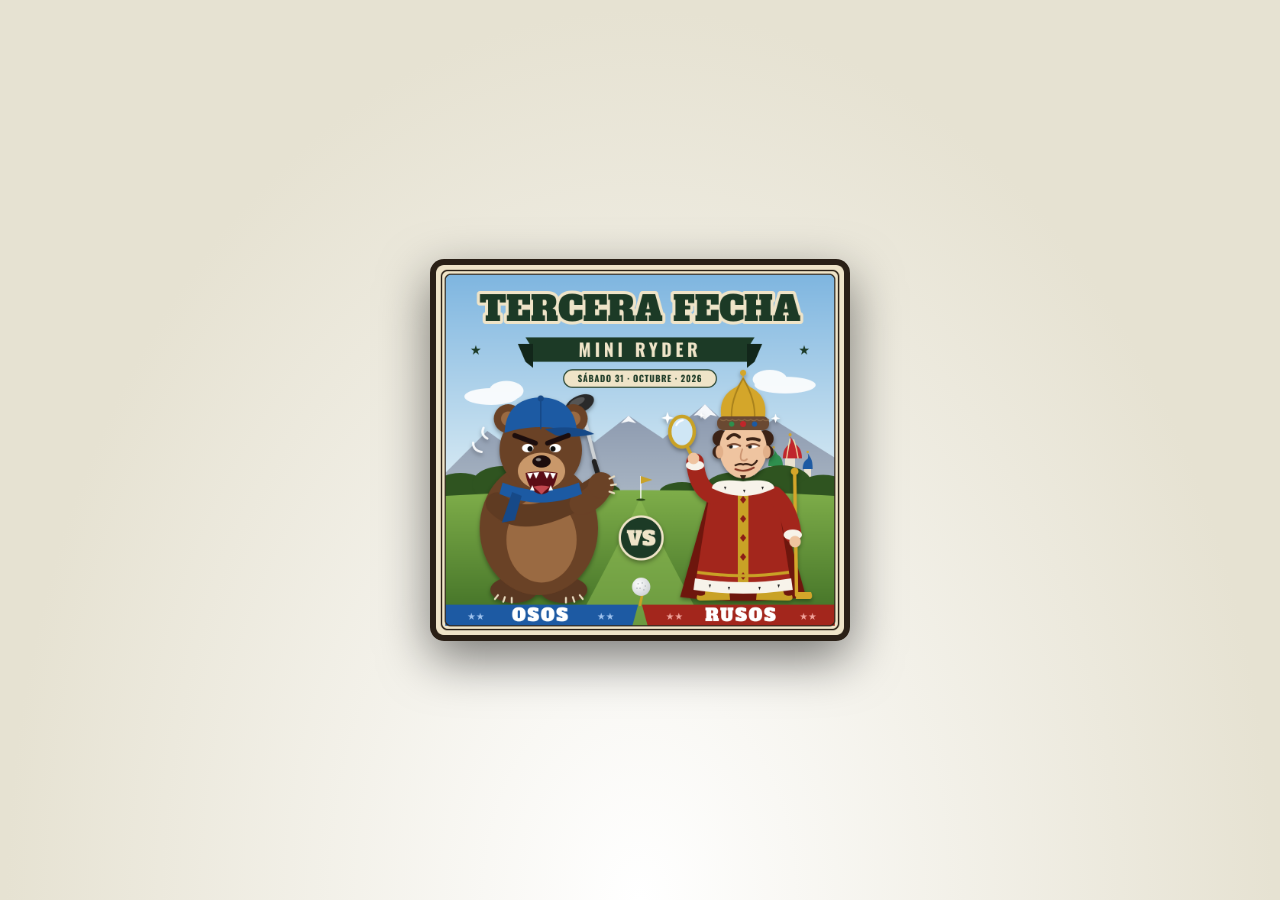
==== commit e772bb00: "Splash Tercera Fecha: Mini Ryder Osos vs Rusos (ryder3-splash.png)" ====
--- a/index.html
+++ b/index.html
@@ -41,7 +41,8 @@
 
 <!-- SPLASH -->
 <div id="splash">
-<img src="splash-ccm.jpg?v=1" class="splash-photo" alt="CCM & Epic Golf">
+<!-- SPLASH Tercera Fecha / Mini Ryder (antes: splash-ccm.jpg?v=1 class splash-photo) -->
+<img src="ryder3-splash.png?v=1" class="ryder-splash-img" alt="Tercera Fecha — Mini Ryder Osos vs Rusos">
 </div>
 
 <!-- APP SHELL -->
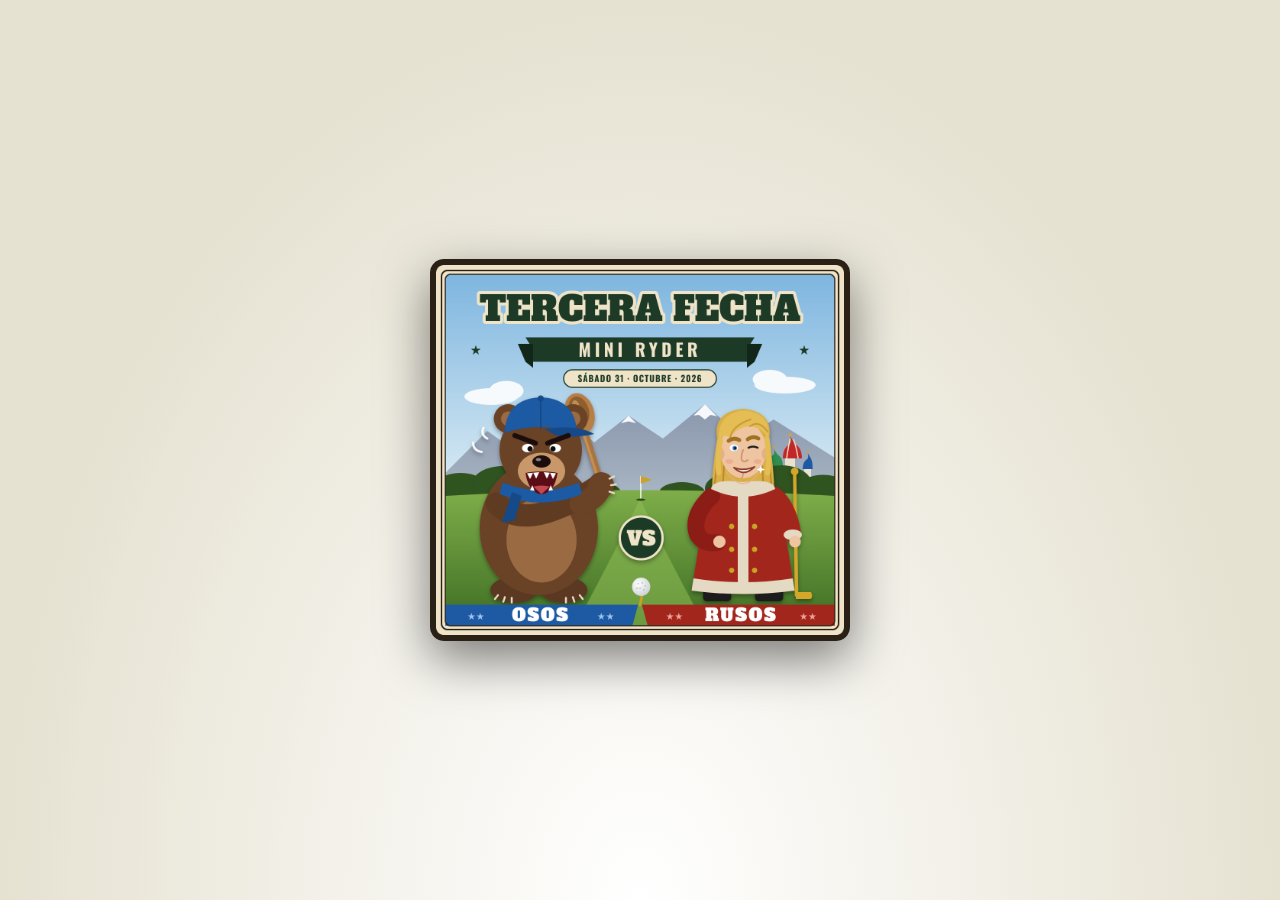
==== commit 30c8da85: "Splash v2: ruso rubio + oso con cuchara de madera (ryder3-splash.png?v=2)" ====
--- a/index.html
+++ b/index.html
@@ -42,7 +42,7 @@
 <!-- SPLASH -->
 <div id="splash">
 <!-- SPLASH Tercera Fecha / Mini Ryder (antes: splash-ccm.jpg?v=1 class splash-photo) -->
-<img src="ryder3-splash.png?v=1" class="ryder-splash-img" alt="Tercera Fecha — Mini Ryder Osos vs Rusos">
+<img src="ryder3-splash.png?v=2" class="ryder-splash-img" alt="Tercera Fecha — Mini Ryder Osos vs Rusos">
 </div>
 
 <!-- APP SHELL -->
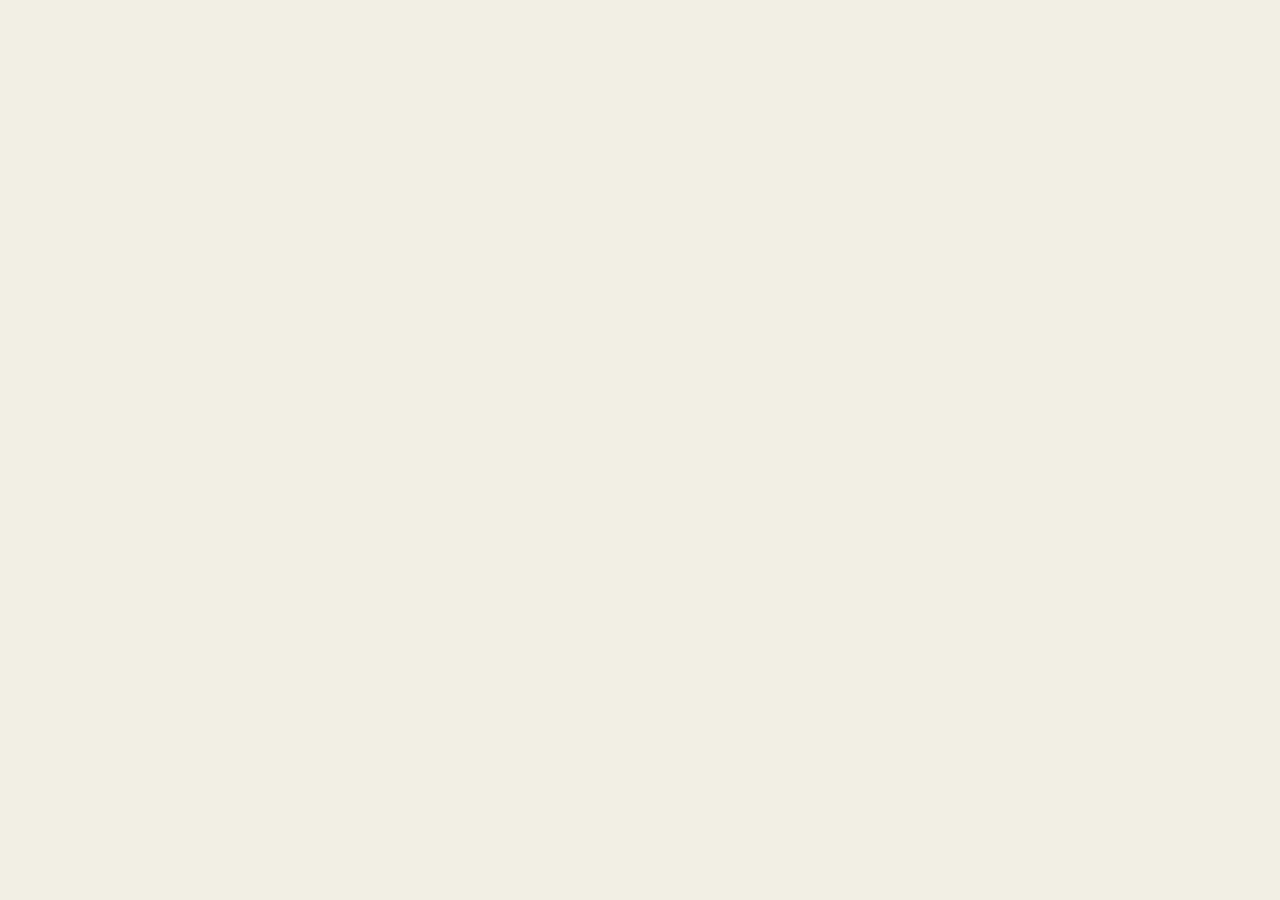
==== commit ee43c6a3: "index.html: ryder.js/css v5 (Matchs plegables)" ====
--- a/index.html
+++ b/index.html
@@ -35,7 +35,7 @@
 <link rel="stylesheet" href="css/desafios.css?v=4">
 <link rel="stylesheet" href="css/sorteo.css?v=1">
 <link rel="stylesheet" href="css/deudas.css?v=2">
-<link rel="stylesheet" href="css/ryder.css?v=4">
+<link rel="stylesheet" href="css/ryder.css?v=5">
 </head>
 <body>
 
@@ -258,7 +258,7 @@
 <script src="js/desafios.js?v=8"></script>
 <script src="js/sorteo.js?v=2"></script>
 <script src="js/deudas.js?v=2"></script>
-<script src="js/ryder.js?v=4"></script>
+<script src="js/ryder.js?v=5"></script>
 <script>
 if ('serviceWorker' in navigator) {
 navigator.serviceWorker.register('sw.js');
--- a/css/ryder.css
+++ b/css/ryder.css
@@ -163,3 +163,48 @@
   .ryd-score-pts { font-size: 38px; }
   .ryd-eq-name { font-size: 11px; }
 }
+
+/* ══ MATCHS PLEGABLES (26/10/2026) ══════════════════════════ */
+.rdm-hint { font-size: 11.5px; color: var(--text-muted); text-align: center; margin: 0 6px 10px; line-height: 1.5; }
+.rdm-hint .rdm-pill { vertical-align: middle; }
+.rdm-card { background: var(--bg-card); border: 1px solid var(--border); border-radius: 14px; margin-bottom: 8px; overflow: hidden; }
+.rdm-open { border-color: var(--gold-dim); }
+.rdm-sum {
+  width: 100%; display: grid; grid-template-columns: 22px 1fr auto 1fr 14px; align-items: center; gap: 8px;
+  padding: 10px 10px; background: none; border: 0; color: inherit; font: inherit; text-align: left; cursor: pointer;
+  -webkit-tap-highlight-color: transparent;
+}
+.rdm-sum:active { background: var(--bg-raised); }
+.rdm-num {
+  width: 22px; height: 22px; border-radius: 50%; display: flex; align-items: center; justify-content: center;
+  font-family: 'DM Mono', monospace; font-size: 12px; color: var(--gold); border: 1px solid var(--gold-dim);
+}
+.rdm-team { font-size: 13px; font-weight: 600; line-height: 1.3; opacity: .7; overflow: hidden; }
+.rdm-tm { color: var(--ryd-mon); }
+.rdm-tl { color: var(--ryd-lag); text-align: right; }
+.rdm-win { opacity: 1; font-weight: 700; }
+.rdm-mid { display: flex; flex-direction: column; align-items: center; gap: 4px; }
+.rdm-score { font-family: 'DM Mono', monospace; font-size: 18px; display: flex; gap: 5px; align-items: baseline; }
+.rdm-score i { font-style: normal; color: var(--text-muted); font-size: 13px; }
+.rdm-pills { display: flex; gap: 3px; align-items: center; }
+.rdm-pill { display: inline-block; width: 8px; height: 8px; border-radius: 50%; background: var(--bg-raised); border: 1px solid var(--border); }
+.rdm-pill.rdm-big { width: 12px; height: 12px; margin-right: 2px; }
+.rdm-pill.rdm-m { background: var(--ryd-mon); border-color: var(--ryd-mon); }
+.rdm-pill.rdm-l { background: var(--ryd-lag); border-color: var(--ryd-lag); }
+.rdm-pill.rdm-e { background: var(--text-muted); border-color: var(--text-muted); }
+.rdm-est { font-size: 10.5px; color: var(--text-muted); letter-spacing: .02em; }
+.rdm-chev { font-size: 20px; color: var(--text-muted); transition: transform .2s ease; text-align: center; }
+.rdm-open .rdm-chev { transform: rotate(90deg); }
+.rdm-body { padding: 0 10px 10px; border-top: 1px solid var(--border); padding-top: 10px; }
+.rdm-sub { font-size: 10px; letter-spacing: .05em; text-transform: uppercase; color: var(--gold-dim); text-align: center; margin: 10px 0 6px; }
+.rdm-single {
+  display: grid; grid-template-columns: 1fr auto 1fr; align-items: center; gap: 6px;
+  background: var(--bg-raised); border-radius: 10px; padding: 7px 8px; margin-bottom: 6px;
+}
+.rdm-s-cen { display: flex; align-items: center; gap: 4px; }
+.rdm-s-est { grid-column: 1 / -1; text-align: center; font-size: 11px; }
+.rdm-btn {
+  display: block; margin: 8px auto 0; padding: 6px 14px; border-radius: 20px; font: inherit; font-size: 12px; font-weight: 600;
+  background: var(--bg-card); color: var(--gold); border: 1px solid var(--gold-dim); cursor: pointer;
+}
+.rdm-btn-sc { margin: 10px auto 8px; }
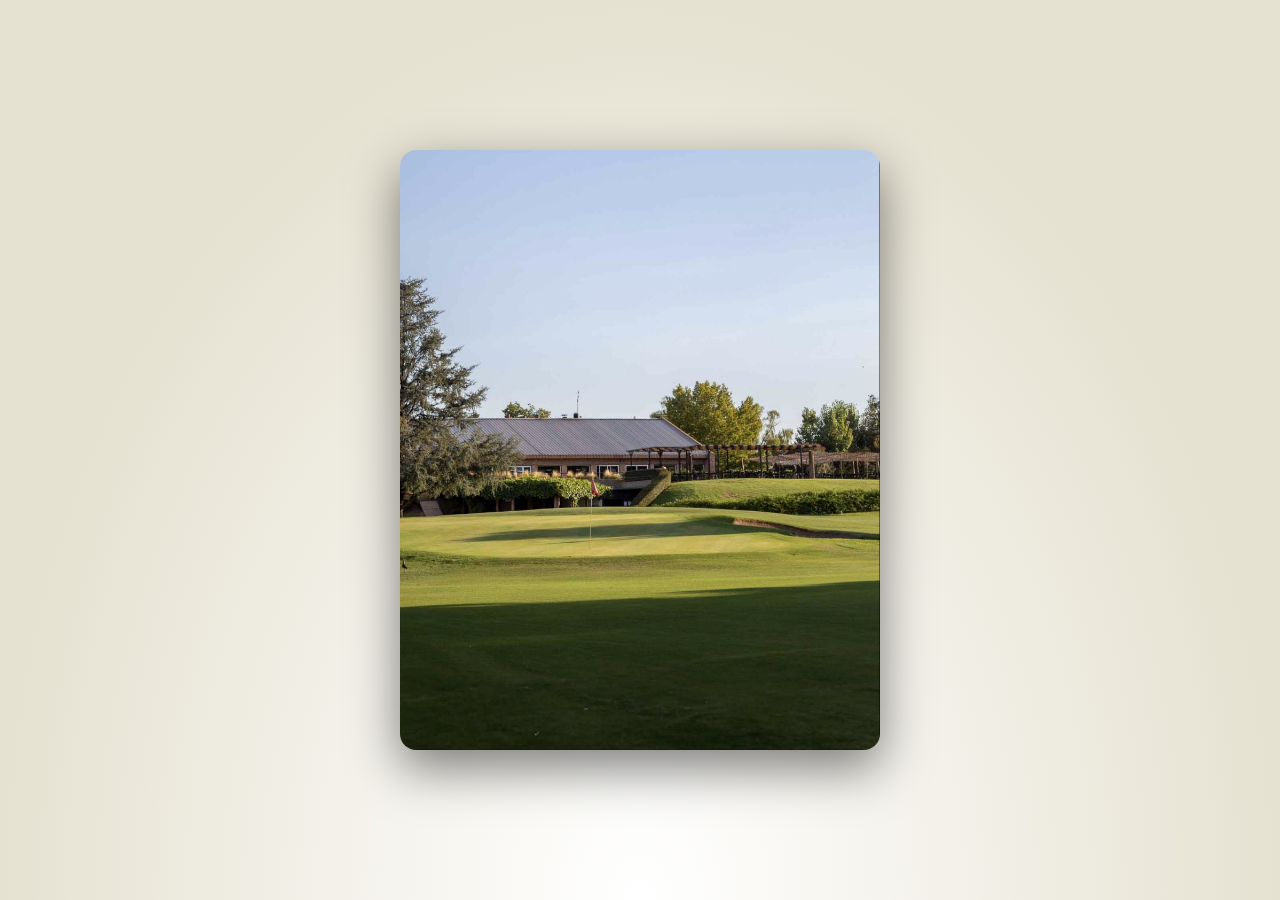
==== commit 181b7c4f: "Add files via upload" ====
--- a/index.html
+++ b/index.html
@@ -35,14 +35,12 @@
 <link rel="stylesheet" href="css/desafios.css?v=4">
 <link rel="stylesheet" href="css/sorteo.css?v=1">
 <link rel="stylesheet" href="css/deudas.css?v=2">
-<link rel="stylesheet" href="css/ryder.css?v=5">
 </head>
 <body>
 
 <!-- SPLASH -->
 <div id="splash">
-<!-- SPLASH Tercera Fecha / Mini Ryder (antes: splash-ccm.jpg?v=1 class splash-photo) -->
-<img src="ryder3-splash.png?v=2" class="ryder-splash-img" alt="Tercera Fecha — Mini Ryder Osos vs Rusos">
+<img src="splash-ccm.jpg?v=1" class="splash-photo" alt="CCM & Epic Golf">
 </div>
 
 <!-- APP SHELL -->
@@ -63,24 +61,33 @@
 </div>
 </header>
 
-<!-- NAV — MINI RYDER Osos vs Rusos (31/10/2026). Nav normal en _backups/20261026-preRyderOsosRusos/index.html.
-     Las vistas Cuartos, Matchs viejo, Desafíos y Sorteo quedan en el DOM, apagadas. -->
+<!-- NAV -->
 <nav class="bottom-nav">
-<button class="nav-item active" data-view="resultado">
+<button class="nav-item active" data-view="leaderboard">
 <span class="nav-icon">🏆</span>
-<span>Ryder</span>
-</button>
-<button class="nav-item" data-view="rmatchs">
-<span class="nav-icon">⚔️</span>
-<span>Matchs</span>
+<span>Ranking</span>
+</button>
+<button class="nav-item" data-view="cuartos">
+<span class="nav-icon">👥</span>
+<span>Cuartos</span>
 </button>
 <button class="nav-item nav-cta" data-view="cargar">
 <span class="nav-icon">✚</span>
 <span>Cargar</span>
 </button>
-<button class="nav-item" data-view="leaderboard">
-<span class="nav-icon">📋</span>
-<span>Ranking</span>
+<button class="nav-item" data-view="matchs">
+<span class="nav-icon">⚔️</span>
+<span>Matchs</span>
+</button>
+<!-- Historial queda en el código pero fuera del nav (no se activó nunca).
+     Su <section id="view-historial"> sigue abajo, intacta. -->
+<button class="nav-item" data-view="desafios">
+<span class="nav-icon">🔥</span>
+<span>Desafíos</span>
+</button>
+<button class="nav-item" data-view="sorteo">
+<span class="nav-icon">🎲</span>
+<span>Sorteo</span>
 </button>
 <button class="nav-item" data-view="deudas">
 <span class="nav-icon">📒</span>
@@ -91,24 +98,8 @@
 <!-- VIEWS -->
 <main class="view-container">
 
-<!-- ══ MINI RYDER ══ (pintadas por js/ryder.js) -->
-<section id="view-resultado" class="view active">
-<div class="view-header">
-<h2>Mini Ryder · Osos vs Rusos</h2>
-<span id="last-update" class="update-time"></span>
-</div>
-<div id="ryder-resultado"></div>
-</section>
-
-<section id="view-rmatchs" class="view">
-<div class="view-header">
-<h2>Matchs</h2>
-</div>
-<div id="ryder-matchs"></div>
-</section>
-
 <!-- LEADERBOARD -->
-<section id="view-leaderboard" class="view">
+<section id="view-leaderboard" class="view active">
 <div class="view-header">
 <h2>Leaderboard</h2>
 <span id="last-update" class="update-time"></span>
@@ -251,14 +242,13 @@
 </div>
 </div>
 
-<script src="js/config.js?v=39"></script>
+<script src="js/config.js?v=40"></script>
 <script src="js/sheets.js?v=21"></script>
 <script src="js/app.js?v=36"></script>
 <!-- Módulo aparte. Si falla o no carga, el torneo sigue andando igual. -->
 <script src="js/desafios.js?v=8"></script>
 <script src="js/sorteo.js?v=2"></script>
 <script src="js/deudas.js?v=2"></script>
-<script src="js/ryder.js?v=5"></script>
 <script>
 if ('serviceWorker' in navigator) {
 navigator.serviceWorker.register('sw.js');
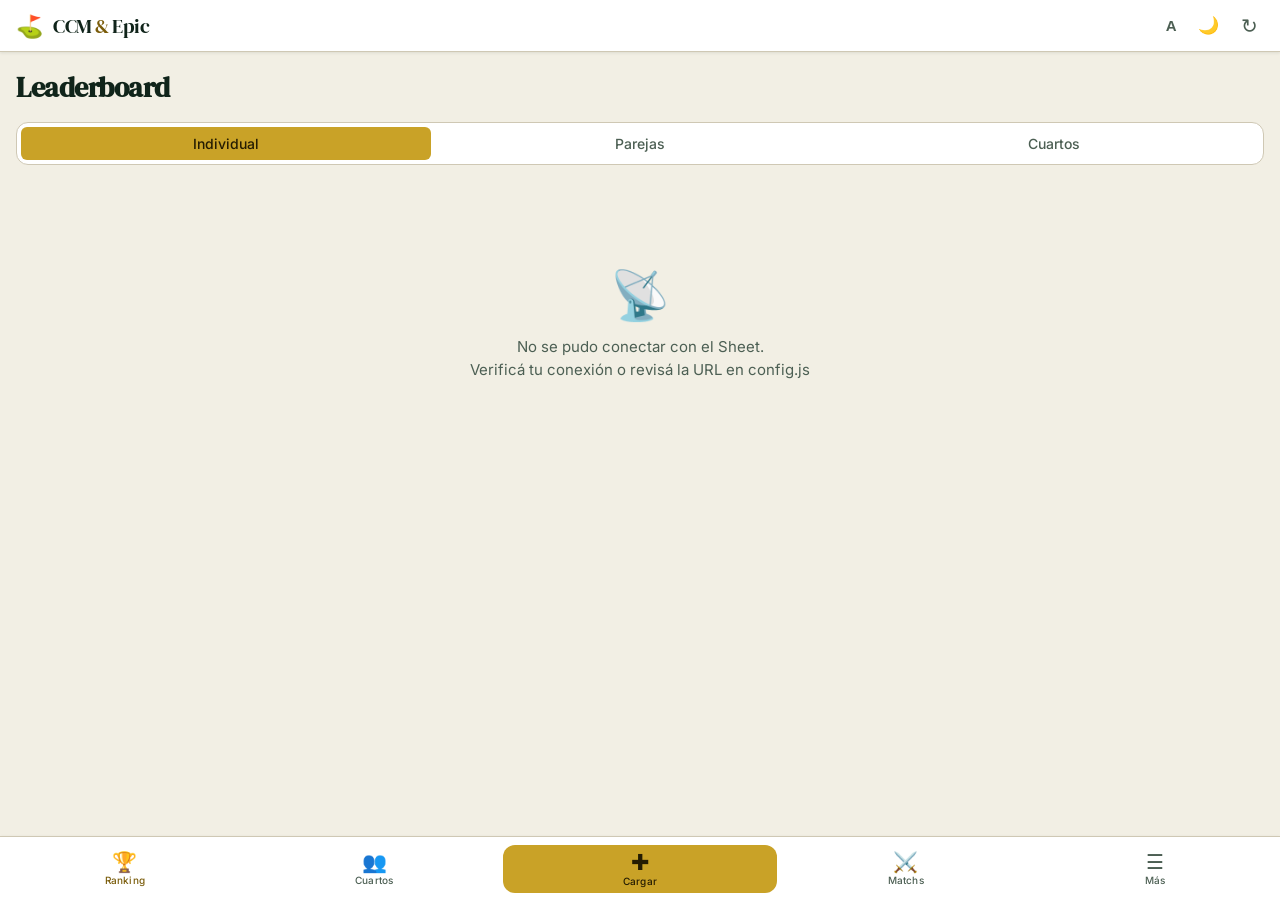
==== commit a5a85b03: "index: v42 (nav de 5 + Mas, config v42 / app v38 / style v32)" ====
--- a/index.html
+++ b/index.html
@@ -31,7 +31,7 @@
   if (f === 'lg' || f === 'xl') document.documentElement.setAttribute('data-fontscale', f);
 })();
 </script>
-<link rel="stylesheet" href="css/style.css?v=31">
+<link rel="stylesheet" href="css/style.css?v=32">
 <link rel="stylesheet" href="css/desafios.css?v=4">
 <link rel="stylesheet" href="css/sorteo.css?v=1">
 <link rel="stylesheet" href="css/deudas.css?v=2">
@@ -81,18 +81,16 @@
 </button>
 <!-- Historial queda en el código pero fuera del nav (no se activó nunca).
      Su <section id="view-historial"> sigue abajo, intacta. -->
-<button class="nav-item" data-view="desafios">
-<span class="nav-icon">🔥</span>
-<span>Desafíos</span>
-</button>
-<button class="nav-item" data-view="sorteo">
-<span class="nav-icon">🎲</span>
-<span>Sorteo</span>
-</button>
-<button class="nav-item" data-view="deudas">
-<span class="nav-icon">📒</span>
-<span>Deudas</span>
-</button>
+<button class="nav-item" data-view="mas">
+<span class="nav-icon">☰</span>
+<span>Más</span>
+</button>
+<!-- Desafíos / Sorteo / Deudas se abren desde "Más". Estos tres botones quedan
+     OCULTOS pero NO se borran: desafios.js, sorteo.js y deudas.js se enganchan a
+     ellos (.nav-item[data-view=…]) y las tarjetas de "Más" les hacen click. -->
+<button class="nav-item nav-oculto" data-view="desafios" tabindex="-1" aria-hidden="true"></button>
+<button class="nav-item nav-oculto" data-view="sorteo" tabindex="-1" aria-hidden="true"></button>
+<button class="nav-item nav-oculto" data-view="deudas" tabindex="-1" aria-hidden="true"></button>
 </nav>
 
 <!-- VIEWS -->
@@ -170,6 +168,7 @@
 
 <div class="form-step" id="step-3">
 <p class="step-label">Paso 3 — Golpes por hoyo</p>
+<p class="step-hint">Escribí el número y pasa solo al siguiente. Para 10 o más, los dos dígitos.</p>
 <div id="inputs-golpes" class="golpes-grid"></div>
 </div>
 
@@ -199,8 +198,33 @@
 <div id="matchs-list" class="matchs-list"></div>
 </section>
 
+<!-- MÁS — menú de las solapas de uso ocasional -->
+<section id="view-mas" class="view">
+<div class="view-header">
+<h2>Más</h2>
+</div>
+<div class="mas-grid">
+<button type="button" class="mas-card" data-goto="desafios">
+<span class="mas-icon">🔥</span>
+<span class="mas-txt"><span class="mas-tit">Desafíos</span><span class="mas-sub">Colgá o aceptá un desafío por pelotas</span></span>
+<span class="mas-chev">›</span>
+</button>
+<button type="button" class="mas-card" data-goto="deudas">
+<span class="mas-icon">📒</span>
+<span class="mas-txt"><span class="mas-tit">Deudas</span><span class="mas-sub">Quién le debe pelotas a quién</span></span>
+<span class="mas-chev">›</span>
+</button>
+<button type="button" class="mas-card" data-goto="sorteo">
+<span class="mas-icon">🎲</span>
+<span class="mas-txt"><span class="mas-tit">Sorteo</span><span class="mas-sub">Armar los cuartos de la semana</span></span>
+<span class="mas-chev">›</span>
+</button>
+</div>
+</section>
+
 <!-- DESAFÍOS — todo el contenido lo pinta js/desafios.js -->
 <section id="view-desafios" class="view">
+<button type="button" class="mas-back" data-goto="mas">‹ Más</button>
 <div class="view-header">
 <h2>Desafíos</h2>
 </div>
@@ -209,6 +233,7 @@
 
 <!-- SORTEO — todo el contenido lo pinta js/sorteo.js -->
 <section id="view-sorteo" class="view">
+<button type="button" class="mas-back" data-goto="mas">‹ Más</button>
 <div class="view-header">
 <h2>Sorteo de cuartos</h2>
 </div>
@@ -217,6 +242,7 @@
 
 <!-- DEUDAS — todo el contenido lo pinta js/deudas.js -->
 <section id="view-deudas" class="view">
+<button type="button" class="mas-back" data-goto="mas">‹ Más</button>
 <div class="view-header">
 <h2>Deudas de pelotas</h2>
 </div>
@@ -242,9 +268,9 @@
 </div>
 </div>
 
-<script src="js/config.js?v=40"></script>
+<script src="js/config.js?v=42"></script>
 <script src="js/sheets.js?v=21"></script>
-<script src="js/app.js?v=36"></script>
+<script src="js/app.js?v=38"></script>
 <!-- Módulo aparte. Si falla o no carga, el torneo sigue andando igual. -->
 <script src="js/desafios.js?v=8"></script>
 <script src="js/sorteo.js?v=2"></script>
--- a/css/style.css
+++ b/css/style.css
@@ -133,6 +133,25 @@
 .nav-item.active { color: var(--gold); }
 .nav-cta { color: var(--on-gold) !important; background: var(--gold-fill); border-radius: var(--radius-md); margin: 0 4px; flex: 1.1; }
 .nav-cta .nav-icon { font-size: 22px; }
+/* Botones de nav que existen solo para que los módulos se enganchen (ver index.html) */
+.nav-oculto { display: none !important; }
+/* Nav de 5: hay lugar para letra e ícono más grandes que con 7 */
+.nav-item { font-size: 12px; }
+.nav-item .nav-icon { font-size: 20px; }
+.nav-cta .nav-icon { font-size: 22px; }
+
+/* ── "Más": menú de Desafíos / Deudas / Sorteo ── */
+.mas-grid { display: flex; flex-direction: column; gap: 12px; }
+.mas-card { display: flex; align-items: center; gap: 14px; width: 100%; text-align: left; background: var(--bg-card); border: 1px solid var(--border); border-radius: var(--radius-md); padding: 18px 16px; color: var(--text-primary); cursor: pointer; font-family: 'Inter', sans-serif; }
+.mas-card:active { border-color: var(--gold); }
+.mas-icon { font-size: 28px; line-height: 1; }
+.mas-txt { flex: 1; display: flex; flex-direction: column; gap: 3px; min-width: 0; }
+.mas-tit { font-size: 17px; font-weight: 600; color: var(--cream); }
+.mas-sub { font-size: 13px; color: var(--text-muted); line-height: 1.35; }
+.mas-chev { font-size: 24px; color: var(--text-muted); line-height: 1; }
+.mas-back { background: none; border: none; padding: 4px 8px 10px 0; margin: 0; color: var(--gold); font-family: 'Inter', sans-serif; font-size: 14px; font-weight: 600; cursor: pointer; }
+/* Ayuda del paso 3 de Cargar */
+.step-hint { font-size: 13px; color: var(--text-muted); margin: -6px 0 12px; line-height: 1.4; }
 
 /* MAIN */
 .view-container { flex: 1; overflow-y: auto; padding-bottom: calc(var(--nav-h) + 12px + env(safe-area-inset-bottom)); -webkit-overflow-scrolling: touch; }
@@ -552,7 +571,7 @@
 [data-fontscale="lg"] .cuarto-btn-title,
 [data-fontscale="lg"] .cuarto-btn-hole  { font-size: 13px; }
 [data-fontscale="lg"] .match-team       { font-size: 15px; }
-[data-fontscale="lg"] .nav-item         { font-size: 11px; }
+[data-fontscale="lg"] .nav-item         { font-size: 13px; }
 /* Matchs — resto de la tarjeta */
 [data-fontscale="lg"] .match-cuarto-lbl,
 [data-fontscale="lg"] .match-result-badge,
@@ -586,7 +605,7 @@
 [data-fontscale="xl"] .cuarto-btn-title,
 [data-fontscale="xl"] .cuarto-btn-hole  { font-size: 14px; }
 [data-fontscale="xl"] .match-team       { font-size: 16px; }
-[data-fontscale="xl"] .nav-item         { font-size: 12px; }
+[data-fontscale="xl"] .nav-item         { font-size: 14px; }
 /* Matchs — resto de la tarjeta */
 [data-fontscale="xl"] .match-cuarto-lbl,
 [data-fontscale="xl"] .match-result-badge,
